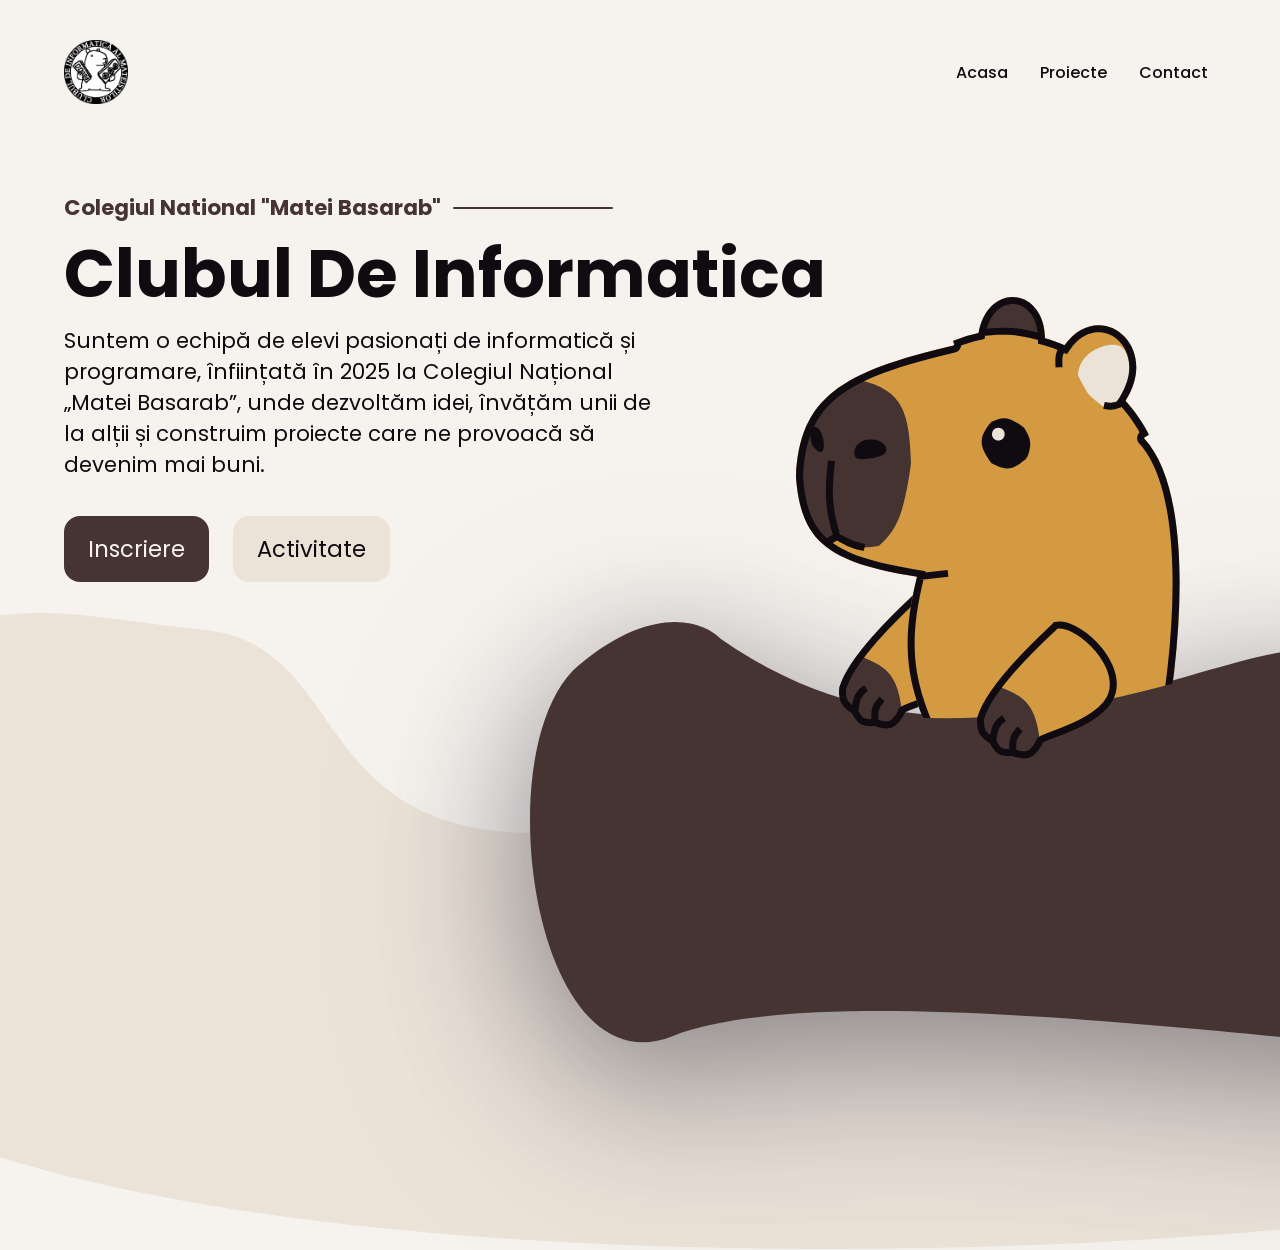
==== index.html @ 293e666f "chore: Move pages to project root" ====
<!doctype html>
<html lang="en">
  <head>
    <meta charset="UTF-8" />
    <meta name="viewport" content="width=device-width, initial-scale=1.0" />
    <meta http-equiv="X-UA-Compatible" content="ie=edge" />
    <title>CNMB - Club Informatica</title>

    <link rel="stylesheet" href="styles/styles.css" />

    <link rel="stylesheet" href="styles/components/nav.css" />
    <link rel="stylesheet" href="styles/components/button.css" />

    <link rel="stylesheet" href="styles/pages/index.css" />

    <link rel="icon" href="./favicon.ico" type="image/x-icon" />
  </head>
  <body>
    <nav class="nav">
      <img class="logo" src="public/logo.png" alt="logo" />
      <ul>
        <li><a href="index.html">Acasa</a></li>
        <li><a href="projects.html">Proiecte</a></li>
        <li><a href="projects.html">Contact</a></li>
      </ul>
    </nav>
    <div class="hero">
      <div class="heading">
        <div>
          <h5>Colegiul National "Matei Basarab"</h5>
          <hr />
        </div>
        <h1>Clubul De Informatica</h1>
      </div>
        <h5 class="info">
        Suntem o echipă de elevi pasionați de informatică și programare, înființată în 2025 la Colegiul Național „Matei Basarab”, unde dezvoltăm idei, învățăm unii de la alții și construim proiecte care ne provoacă să devenim mai buni.
        </h5>
      <div class="actions">
        <button class="btn primary-btn"><a href="contact.html">Inscriere</a></button>
        <button class="btn card-btn"><a href="projects.html">Activitate</a></button>
      </div>
    </div>
    <!-- ------------------------------------------ Extra --------------------------------------- -->
    <svg
    class="floor"
    viewBox="0 0 1812 601"
    fill="none"
    xmlns="http://www.w3.org/2000/svg"
    >
    <path
        d="M0.453725 247.311C196.066 -65.9308 316.93 2.03855 473.078 15.5305C624.959 28.6537 563.363 238.212 846.857 203.894C1695.61 101.147 2068.89 463.972 1620.17 564.143C1416.34 609.646 -29.3274 687.246 0.453725 247.311Z"
    />
    </svg>
    <div class="scene">
    <div class="character-container">
        <!-- Capybara -->
        <svg
        id="capybara-body"
        width="384"
        height="646"
        viewBox="0 0 384 646"
        fill="none"
        xmlns="http://www.w3.org/2000/svg"
        >
        <defs>
            <mask
            id="capybara-mask"
            maskUnits="userSpaceOnUse"
            maskContentUnits="userSpaceOnUse"
            x="0"
            y="0"
            width="384"
            height="646"
            >
            <rect width="384" height="646" fill="white" />
            <path
                d="M1083.77 56.1751C971.358 -48.5437 614.586 277.323 247.772 22.1751C226.772 -0.491598 160.472 -25.4249 63.2723 56.1751C-58.2277 158.175 2.27229 610.175 184.772 537.675C367.272 465.175 879.772 532.675 1149.27 554.675C1418.77 576.675 1273.52 232.934 1083.77 56.1751Z"
                style="transform: translate(-415px, 299px)"
                fill="black"
            />
            </mask>
        </defs>
        <g mask="url(#capybara-mask)">
            <path
            d="M158.153 47.3271L157.305 44.7812C157.135 44.2712 157.398 43.7178 157.902 43.5304C166.698 40.26 174.765 37.7775 182.5 36.0952C192.429 -16.4926 248.877 -8.89863 249 41.263C255.929 43.1215 262.407 45.4833 268.5 48.3676C302.5 -0.131802 365.5 46.8682 329.552 103.868C339.473 115.082 346.376 125.334 352.543 136.998C352.798 137.48 352.616 138.077 352.138 138.338L348.655 140.238C348.074 140.554 347.944 141.325 348.395 141.809C395.43 192.207 389.834 338.169 363.5 465.368L330 613.368C328.868 619.683 314.5 650.759 272.5 644.368C230.644 637.998 233.994 622.039 262.209 590.691C262.391 590.488 262.488 590.209 262.468 589.937C260.948 569.757 257.831 558.593 248 539.368L237.5 582.868C237.5 582.868 233.316 624.568 181 616.868C129.875 609.342 172.984 567.198 173.533 563.092C173.554 562.931 173.492 562.782 173.476 562.62C170.952 536.786 165.038 515.141 147.375 465.368C113.589 398.2 101.401 359.024 121 279.868C75.7445 272.585 45.9075 263.785 27.1085 247.368C10.2392 232.637 2.25812 211.773 0 180.368C3.41003 100.835 44.5656 75.0822 157.414 48.6219C157.987 48.4875 158.339 47.8856 158.153 47.3271Z"
            fill="#D49A42"
            />
            <path
            d="M246.5 39.3683C222.889 34.2386 209.045 33.795 183.5 36.3683C189.128 18.8342 199 1.36826 218 2.36826C237 3.36826 245.174 21.6276 246.5 39.3683Z"
            fill="#453331"
            />
            <path
            d="M64.001 83.3682C41.8857 87.3782 12 121.868 4.50098 162.368C5.00909 197.021 9.49376 213.825 23.001 240.368C33.3695 245.592 36.7608 242.402 40.501 230.868C50.6425 249.274 59.8178 253.51 83.001 248.868C99.8992 233.603 107.849 219.161 115.001 166.368C113.348 116.673 107.763 93.2225 64.001 83.3682Z"
            fill="#453331"
            />
            <path
            d="M18.1521 130.117C11.8983 132.4 14.5028 147.271 18.1521 150.868C21.8013 154.465 25.4464 157.864 27.5326 151.698C29.6188 145.532 24.4059 127.834 18.1521 130.117Z"
            fill="#100B10"
            />
            <path
            d="M59.9957 160.868C56.4943 157.368 57.494 145.368 70.9957 142.868C84.4974 140.368 91.9975 148.868 89.9958 154.868C87.994 160.868 63.4971 164.368 59.9957 160.868Z"
            fill="#100B10"
            />
            <path
            d="M308.022 109.693C307.702 109.801 307.329 109.732 307.064 109.522C290.613 96.4844 293.38 100.15 282.128 78.6122C282.047 78.4574 282.003 78.2721 282.012 78.0977C283.226 52.8012 315.034 43.3893 324.5 49.3681C333.636 55.1383 333.986 73.3934 333.999 74.7841C334 74.8461 333.994 74.9007 333.982 74.9616C329.954 96.3369 327.025 103.253 308.022 109.693Z"
            fill="#ECE3D8"
            />
            <path
            id="capybara-eye"
            d="M195.5 124.868C206.813 119.043 213.763 119.363 228 130.868C236.435 143.46 234.684 149.356 232.102 158.049C231.742 159.259 231 160.368 229.5 162.368C216 173.868 208.763 173.39 195.5 166.368C183.725 150.31 181.108 141.256 195.5 124.868Z"
            fill-rule="evenodd"
            clip-rule="evenodd"
            fill="#100B10"
            />
            <path
            d="M177 562.868C166.792 577.514 161.648 583.211 158.5 594.368C170.416 618.655 185.565 618.448 217 610.868C227.325 600.401 231.072 593.688 234.5 580.368C211.111 563.078 198.644 560.661 177 562.868Z"
            fill="#453331"
            />
            <path
            d="M264.5 590.368C256.186 598.118 242.782 621.3 244 625.368C261.669 645.088 277.065 644.566 307.5 637.368C318.099 629.294 323.08 623.848 328 610.368C302.536 592.531 288.721 589.485 264.5 590.368Z"
            fill="#453331"
            />
            <path
            id="capybara-iris"
            d="M196 137.184C196 133.696 198.828 130.868 202.316 130.868C205.804 130.868 208.632 133.696 208.632 137.184C208.632 140.672 205.804 143.5 202.316 143.5C198.828 143.5 196 140.672 196 137.184Z"
            fill="#ECE3D8"
            />
            <mask id="stroke0_304_114" fill="white">
            <path
                d="M158.153 47.3271L157.305 44.7812C157.135 44.2712 157.398 43.7178 157.902 43.5304C166.698 40.26 174.765 37.7775 182.5 36.0952C192.429 -16.4926 248.877 -8.89863 249 41.263C255.929 43.1215 262.407 45.4833 268.5 48.3676C302.5 -0.131802 365.5 46.8682 329.552 103.868C339.473 115.082 346.376 125.334 352.543 136.998C352.798 137.48 352.616 138.077 352.138 138.338L348.655 140.238C348.074 140.554 347.944 141.325 348.395 141.809C395.43 192.207 389.834 338.169 363.5 465.368L330 613.368C329.021 618.832 318.13 642.838 288 645.063C283.311 645.41 278.156 645.228 272.5 644.368C268.822 643.808 265.494 643.174 262.5 642.463C231.424 635.075 236.473 619.284 262.209 590.691C262.392 590.488 262.488 590.209 262.468 589.937C260.948 569.757 257.831 558.593 248 539.368L237.5 582.868C237.5 582.868 234.065 617.105 194.5 617.806C190.4 617.878 185.912 617.591 181 616.868C178.231 616.46 175.738 615.951 173.5 615.352C134.437 604.893 172.98 567.009 173.532 563.097C173.555 562.936 173.492 562.782 173.476 562.62C170.952 536.786 165.038 515.141 147.375 465.368C113.589 398.2 101.401 359.024 121 279.868C75.7445 272.585 45.9075 263.785 27.1085 247.368C10.2392 232.637 2.25812 211.773 0 180.368C3.41003 100.835 44.5656 75.0822 157.414 48.6219C157.987 48.4875 158.339 47.8856 158.153 47.3271Z"
            />
            </mask>
            <path
            d="M248 539.368L251.432 538.682C246.888 515.932 237.64 499.461 221.033 470.621L218 472.368L214.967 474.114C231.656 503.096 240.284 518.605 244.568 540.053L248 539.368ZM268.5 48.3676L265.756 46.1954C262.015 50.9217 260.31 54.8352 259.675 58.8924C259.092 62.6171 259.463 66.5714 259.5 70.4022L263 70.3682L266.5 70.3342C266.454 65.6294 266.127 62.9389 266.591 59.975C267.003 57.3436 268.09 54.5246 271.244 50.5399L268.5 48.3676ZM329.552 103.868L327.728 100.881C323.472 103.48 320.509 104.793 317.812 105.343C315.174 105.881 312.504 105.748 308.728 104.945L308 108.368L307.272 111.792C311.569 112.706 315.286 113.003 319.212 112.202C323.078 111.413 326.855 109.617 331.377 106.855L329.552 103.868ZM182.5 36.0952L182.987 39.5611C196.123 37.7136 206.121 37.1915 215.904 38.001C225.698 38.8114 235.424 40.9683 248.025 44.6244L249 41.263L249.975 37.9017C237.172 34.1868 226.94 31.8903 216.481 31.0248C206.011 30.1585 195.461 30.7379 182.013 32.6293L182.5 36.0952ZM27.1085 247.368L28.8551 250.401L42.7467 242.401L41 239.368L39.2533 236.335L25.3618 244.335L27.1085 247.368ZM41 239.368L44.3428 238.331C35.107 208.56 35.8434 192.815 38.9791 164.25L35.5 163.868L32.0209 163.486C28.8313 192.542 28.0251 209.357 37.6572 240.405L41 239.368ZM41 239.368L39.2302 242.388C51.6086 249.643 58.0492 252.237 67.946 253.824L68.5 250.368L69.054 246.912C60.3139 245.511 54.7141 243.349 42.7698 236.349L41 239.368ZM121 279.868L121.393 283.346L152.393 279.846L152 276.368L151.607 272.89L120.607 276.39L121 279.868ZM194.5 617.806L197.905 616.997C196.483 611.004 196.131 606.792 196.689 602.926C197.249 599.049 198.766 595.219 201.577 590.037L198.5 588.368L195.423 586.7C192.451 592.181 190.493 596.857 189.761 601.926C189.028 607.005 189.567 612.18 191.095 618.614L194.5 617.806ZM173.5 615.352L176.977 614.95C176.122 607.555 176.078 602.592 176.839 598.552C177.581 594.611 179.133 591.323 181.877 587.361L179 585.368L176.123 583.375C173.001 587.882 170.935 592.078 169.959 597.257C169.003 602.337 169.142 608.131 170.023 615.754L173.5 615.352ZM288 645.063L291.447 644.459C290.372 638.326 290 633.816 290.449 629.448C290.898 625.092 292.187 620.661 294.718 614.744L291.5 613.368L288.282 611.991C285.593 618.278 284.032 623.425 283.486 628.731C282.941 634.024 283.429 639.26 284.553 645.668L288 645.063ZM262.5 642.463L265.997 642.315C265.723 635.836 265.682 631.165 266.402 626.858C267.107 622.645 268.569 618.638 271.514 613.647L268.5 611.868L265.486 610.089C262.18 615.69 260.368 620.505 259.498 625.703C258.644 630.808 258.729 636.138 259.003 642.611L262.5 642.463ZM158.153 47.3271L164.794 45.1135V45.1135L158.153 47.3271ZM157.305 44.7812L150.664 46.9947L150.664 46.9948L157.305 44.7812ZM352.138 138.338L348.786 132.193L348.786 132.193L352.138 138.338ZM348.655 140.238L352.007 146.383L352.007 146.383L348.655 140.238ZM348.395 141.809L353.513 137.033L353.513 137.033L348.395 141.809ZM363.5 465.368L370.327 466.913L370.342 466.85L370.355 466.787L363.5 465.368ZM330 613.368L323.173 611.822L323.138 611.977L323.11 612.133L330 613.368ZM262.468 589.937L269.448 589.411V589.411L262.468 589.937ZM248 539.368L254.232 536.181L245.629 519.356L241.195 537.725L248 539.368ZM237.5 582.868L230.696 581.225L230.583 581.692L230.535 582.169L237.5 582.868ZM173.476 562.62L180.443 561.94L180.443 561.94L173.476 562.62ZM147.375 465.368L153.972 463.027L153.825 462.614L153.628 462.222L147.375 465.368ZM121 279.868L127.795 281.55L129.623 274.165L122.112 272.957L121 279.868ZM157.902 43.5304L160.342 50.0916L160.342 50.0916L157.902 43.5304ZM182.5 36.0952L183.988 42.9353L188.518 41.9499L189.378 37.3939L182.5 36.0952ZM249 41.263L242 41.2802L242.013 46.6365L247.187 48.0241L249 41.263ZM268.5 48.3676L265.505 54.6945L270.842 57.2211L274.232 52.3859L268.5 48.3676ZM329.552 103.868L323.632 100.134L320.831 104.574L324.31 108.506L329.552 103.868ZM352.543 136.998L346.354 140.27L346.355 140.27L352.543 136.998ZM0 180.368L-6.99357 180.068L-7.01078 180.47L-6.98197 180.87L0 180.368ZM157.414 48.6219L159.012 55.437V55.437L157.414 48.6219ZM27.1085 247.368L22.5041 252.641H22.5041L27.1085 247.368ZM194.5 617.806L194.624 624.805H194.624L194.5 617.806ZM181 616.868L182.019 609.942V609.942L181 616.868ZM173.5 615.352L171.69 622.114H171.69L173.5 615.352ZM173.532 563.097L166.601 562.118L166.601 562.118L173.532 563.097ZM288 645.063L287.484 638.082H287.484L288 645.063ZM272.5 644.368L273.553 637.447H273.553L272.5 644.368ZM262.5 642.463L264.119 635.652V635.652L262.5 642.463ZM262.209 590.691L257.006 586.007L257.006 586.008L262.209 590.691ZM158.153 47.3271L164.794 45.1135L163.945 42.5676L157.305 44.7812L150.664 46.9948L151.512 49.5407L158.153 47.3271ZM352.138 138.338L348.786 132.193L345.303 134.093L348.655 140.238L352.007 146.383L355.49 144.483L352.138 138.338ZM348.395 141.809L343.278 146.585C353.903 157.97 361.977 175.259 367.51 197.434C373.021 219.524 375.875 245.913 376.462 274.93C377.638 332.96 369.738 400.709 356.645 463.948L363.5 465.368L370.355 466.787C383.596 402.827 391.662 333.997 390.46 274.646C389.859 244.973 386.938 217.472 381.093 194.045C375.269 170.702 366.405 150.847 353.513 137.033L348.395 141.809ZM363.5 465.368L356.673 463.822L323.173 611.822L330 613.368L336.827 614.913L370.327 466.913L363.5 465.368ZM262.468 589.937L269.448 589.411C267.855 568.27 264.472 556.205 254.232 536.181L248 539.368L241.768 542.555C251.191 560.982 254.04 571.244 255.488 590.463L262.468 589.937ZM248 539.368L241.195 537.725L230.696 581.225L237.5 582.868L244.305 584.51L254.805 541.01L248 539.368ZM173.476 562.62L180.443 561.94C177.83 535.202 171.662 512.878 153.972 463.027L147.375 465.368L140.778 467.709C158.413 517.403 164.073 538.37 166.509 563.301L173.476 562.62ZM147.375 465.368L153.628 462.222C136.781 428.728 125.701 402.925 121.067 375.929C116.458 349.075 118.149 320.509 127.795 281.55L121 279.868L114.205 278.185C104.253 318.383 102.238 348.983 107.269 378.298C112.276 407.47 124.183 434.839 141.122 468.513L147.375 465.368ZM157.902 43.5304L160.342 50.0916C168.918 46.9027 176.659 44.5292 183.988 42.9353L182.5 36.0952L181.012 29.2551C172.871 31.0257 164.478 33.6173 155.463 36.9693L157.902 43.5304ZM249 41.263L247.187 48.0241C253.734 49.7801 259.814 52.0005 265.505 54.6945L268.5 48.3676L271.495 42.0408C265 38.966 258.124 36.4629 250.813 34.502L249 41.263ZM182.5 36.0952L189.378 37.3939C193.869 13.607 207.947 5.99412 218.704 7.11067C229.694 8.25135 241.945 18.8911 242 41.2802L249 41.263L256 41.2459C255.932 13.4734 239.898 -4.76475 220.15 -6.81452C200.17 -8.88842 181.059 5.99557 175.622 34.7966L182.5 36.0952ZM329.552 103.868L324.31 108.506C333.849 119.29 340.438 129.081 346.354 140.27L352.543 136.998L358.731 133.726C352.313 121.587 345.096 110.873 334.795 99.2299L329.552 103.868ZM329.552 103.868L335.473 107.602C355.048 76.5632 348.318 46.5302 329.715 31.1594C320.552 23.5878 308.642 19.799 296.397 21.6412C284.085 23.4934 272.187 30.9135 262.768 44.3494L268.5 48.3676L274.232 52.3859C281.813 41.5721 290.54 36.6799 298.48 35.4854C306.486 34.2809 314.455 36.7108 320.798 41.9519C333.208 52.2061 340.004 74.1731 323.632 100.134L329.552 103.868ZM0 180.368L6.99357 180.668C8.64008 142.266 19.2448 118.14 42.0176 100.077C65.4776 81.4693 102.542 68.678 159.012 55.437L157.414 48.6219L155.816 41.8067C99.4378 55.0261 59.4999 68.3415 33.3176 89.1086C6.44801 110.421 -5.23005 138.937 -6.99357 180.068L0 180.368ZM121 279.868L122.112 272.957C76.8098 265.666 48.8469 257.058 31.7128 242.096L27.1085 247.368L22.5041 252.641C42.968 270.511 74.6792 279.503 119.888 286.779L121 279.868ZM27.1085 247.368L31.7128 242.096C16.7974 229.07 9.17324 210.341 6.98197 179.866L0 180.368L-6.98197 180.87C-4.657 213.204 3.68104 236.203 22.5041 252.641L27.1085 247.368ZM237.5 582.868C230.535 582.169 230.535 582.165 230.536 582.161C230.536 582.16 230.536 582.157 230.536 582.155C230.537 582.151 230.537 582.147 230.538 582.144C230.538 582.137 230.539 582.133 230.539 582.131C230.54 582.126 230.539 582.129 230.538 582.139C230.536 582.16 230.529 582.211 230.518 582.29C230.496 582.449 230.456 582.718 230.389 583.083C230.256 583.814 230.02 584.917 229.626 586.267C228.832 588.986 227.431 592.589 225.025 596.173C220.417 603.038 211.731 610.499 194.376 610.807L194.5 617.806L194.624 624.805C216.834 624.411 229.649 614.404 236.649 603.975C240.048 598.912 241.978 593.912 243.065 590.19C243.611 588.319 243.953 586.741 244.161 585.598C244.266 585.025 244.338 584.558 244.385 584.214C244.409 584.043 244.427 583.901 244.44 583.793C244.447 583.738 244.452 583.692 244.456 583.654C244.458 583.635 244.46 583.619 244.461 583.604C244.462 583.597 244.463 583.59 244.463 583.584C244.464 583.581 244.464 583.576 244.464 583.575C244.465 583.57 244.465 583.566 237.5 582.868ZM194.5 617.806L194.376 610.807C190.693 610.872 186.589 610.615 182.019 609.942L181 616.868L179.981 623.793C185.235 624.566 190.107 624.885 194.624 624.805L194.5 617.806ZM181 616.868L182.019 609.942C179.479 609.568 177.254 609.11 175.31 608.59L173.5 615.352L171.69 622.114C174.222 622.792 176.982 623.352 179.981 623.793L181 616.868ZM173.5 615.352L175.31 608.59C166.765 606.302 164.308 603.055 163.517 600.907C162.572 598.34 162.933 594.578 165.096 589.523C167.189 584.632 170.458 579.718 173.475 575.54C174.219 574.511 174.932 573.547 175.602 572.642C176.26 571.753 176.901 570.89 177.45 570.128C177.985 569.384 178.535 568.597 178.981 567.869C179.204 567.505 179.468 567.048 179.705 566.544C179.899 566.133 180.3 565.231 180.463 564.076L173.532 563.097L166.601 562.118C166.729 561.208 167.022 560.617 167.04 560.579C167.101 560.448 167.122 560.427 167.042 560.558C166.882 560.82 166.585 561.258 166.09 561.945C165.609 562.614 165.035 563.386 164.351 564.309C163.68 565.216 162.923 566.239 162.126 567.343C158.982 571.696 154.954 577.639 152.225 584.015C149.566 590.228 147.581 598.143 150.379 605.743C153.33 613.761 160.704 619.172 171.69 622.114L173.5 615.352ZM330 613.368L323.11 612.133C322.898 613.317 320.676 619.48 314.855 625.61C309.279 631.482 300.591 637.114 287.484 638.082L288 645.063L288.516 652.044C305.539 650.787 317.361 643.303 325.008 635.25C332.41 627.455 336.123 618.882 336.89 614.602L330 613.368ZM288 645.063L287.484 638.082C283.354 638.387 278.726 638.234 273.553 637.447L272.5 644.368L271.447 651.288C277.586 652.222 283.268 652.432 288.516 652.044L288 645.063ZM272.5 644.368L273.553 637.447C270.027 636.911 266.891 636.311 264.119 635.652L262.5 642.463L260.881 649.273C264.096 650.037 267.618 650.705 271.447 651.288L272.5 644.368ZM262.5 642.463L264.119 635.652C256.752 633.901 252.506 631.852 250.255 629.941C248.397 628.363 247.898 626.94 248.033 625.02C248.208 622.542 249.538 618.849 252.917 613.586C256.224 608.436 261.076 602.413 267.412 595.373L262.209 590.691L257.006 586.008C250.474 593.265 245.044 599.938 241.137 606.021C237.303 611.992 234.488 618.07 234.068 624.037C233.608 630.563 236.065 636.259 241.196 640.614C245.933 644.636 252.71 647.33 260.881 649.273L262.5 642.463ZM173.476 562.62L166.509 563.301C166.545 563.667 166.6 563.958 166.625 564.085C166.637 564.146 166.65 564.207 166.65 564.21C166.654 564.228 166.648 564.199 166.64 564.157C166.625 564.077 166.579 563.829 166.554 563.498C166.529 563.153 166.522 562.677 166.601 562.118L173.532 563.097L180.463 564.076C180.639 562.833 180.45 561.84 180.397 561.561C180.382 561.48 180.368 561.411 180.363 561.39C180.356 561.353 180.36 561.374 180.364 561.396C180.374 561.443 180.415 561.655 180.443 561.94L173.476 562.62ZM348.655 140.238L345.303 134.093C340.769 136.566 339.659 142.707 343.278 146.585L348.395 141.809L353.513 137.033C356.229 139.943 355.38 144.543 352.007 146.383L348.655 140.238ZM352.138 138.338L355.49 144.483C359.316 142.396 360.785 137.61 358.731 133.726L352.543 136.998L346.355 140.27C344.811 137.35 345.917 133.757 348.786 132.193L352.138 138.338ZM262.468 589.937L255.488 590.463C255.362 588.798 255.931 587.202 257.006 586.007L262.209 590.691L267.412 595.374C268.852 593.773 269.615 591.62 269.448 589.411L262.468 589.937ZM157.305 44.7812L163.945 42.5678C164.964 45.6231 163.388 48.9591 160.342 50.0916L157.902 43.5304L155.463 36.9692C151.409 38.4765 149.305 42.9193 150.664 46.9947L157.305 44.7812ZM158.153 47.3271L151.512 49.5407C150.34 46.0224 152.556 42.5712 155.816 41.8067L157.414 48.6219L159.012 55.437C163.418 54.4038 166.339 49.7487 164.794 45.1135L158.153 47.3271Z"
            fill="#100B10"
            mask="url(#stroke0_304_114)"
            />
        </g>
        </svg>
        <!-- Right Hand -->
        <svg
        id="capybara-right"
        width="186"
        height="186"
        viewBox="0 0 186 186"
        fill="none"
        xmlns="http://www.w3.org/2000/svg"
        >
        <path
            d="M137.343 140.663C165.368 122.984 161.313 64.0083 143.898 53.7463C138.198 54.3163 59.5466 48.0464 26.205 65.9996C16.2652 74.3162 15.9501 80.0138 18.5107 90.7922C15.035 100.253 15.163 105.288 24.78 113.02C30.5429 125.817 35.8771 129.285 51.8524 124.134C52.622 119.078 109.319 158.341 137.343 140.663Z"
            fill="#D49A42"
        />
        <path
            d="M24.78 113.02C30.5429 125.817 35.8771 129.285 51.8524 124.134C76.7775 92.9049 70.9897 79.4944 61.256 55.4561C55.2715 55.7412 43.8722 58.5913 26.205 65.9996C16.2652 74.3162 15.9501 80.0138 18.5107 90.7922C15.035 100.253 15.163 105.288 24.78 113.02Z"
            fill="#453331"
        />
        <path
            d="M24.7799 113.02C30.5427 125.817 35.8769 129.285 51.8522 124.134C52.6218 119.078 110.174 158.056 138.198 140.378C166.222 122.699 162.168 63.7233 144.753 53.4614C139.053 54.0313 59.5465 48.0464 26.2048 65.9997C16.265 74.3163 15.95 80.0138 18.5105 90.7923M24.7799 113.02C15.1629 105.288 15.0349 100.253 18.5105 90.7923M24.7799 113.02C31.6114 105.396 35.5923 101.416 46.4377 101.621M18.5105 90.7923C27.8093 83.4786 33.0589 80.2768 42.7331 82.528"
            stroke-width="7"
            stroke="#100B10"
        />
        </svg>
        <!-- Left Hand -->
        <svg
        id="capybara-left"
        width="186"
        height="186"
        viewBox="0 0 186 186"
        fill="none"
        xmlns="http://www.w3.org/2000/svg"
        >
        <path
            d="M137.343 140.663C165.368 122.984 161.313 64.0083 143.898 53.7463C138.198 54.3163 59.5466 48.0464 26.205 65.9996C16.2652 74.3162 15.9501 80.0138 18.5107 90.7922C15.035 100.253 15.163 105.288 24.78 113.02C30.5429 125.817 35.8771 129.285 51.8524 124.134C52.622 119.078 109.319 158.341 137.343 140.663Z"
            fill="#D49A42"
        />
        <path
            d="M24.78 113.02C30.5429 125.817 35.8771 129.285 51.8524 124.134C76.7775 92.9049 70.9897 79.4944 61.256 55.4561C55.2715 55.7412 43.8722 58.5913 26.205 65.9996C16.2652 74.3162 15.9501 80.0138 18.5107 90.7922C15.035 100.253 15.163 105.288 24.78 113.02Z"
            fill="#453331"
        />
        <path
            d="M24.7799 113.02C30.5427 125.817 35.8769 129.285 51.8522 124.134C52.6218 119.078 110.174 158.056 138.198 140.378C166.222 122.699 162.168 63.7233 144.753 53.4614C139.053 54.0313 59.5465 48.0464 26.2048 65.9997C16.265 74.3163 15.95 80.0138 18.5105 90.7923M24.7799 113.02C15.1629 105.288 15.0349 100.253 18.5105 90.7923M24.7799 113.02C31.6114 105.396 35.5923 101.416 46.4377 101.621M18.5105 90.7923C27.8093 83.4786 33.0589 80.2768 42.7331 82.528"
            stroke-width="7"
            stroke="#100B10"
        />
        </svg>
    </div>
    <svg
        class="table"
        viewBox="0 0 1298 556"
        fill="none"
        xmlns="http://www.w3.org/2000/svg"
    >
        <path
        d="M1083.77 56.1751C971.358 -48.5437 614.586 277.323 247.772 22.1751C226.772 -0.491598 160.472 -25.4249 63.2723 56.1751C-58.2277 158.175 2.27229 610.175 184.772 537.675C367.272 465.175 879.772 532.675 1149.27 554.675C1418.77 576.675 1273.52 232.934 1083.77 56.1751Z"
        fill="#463432"
        />
    </svg>
    </div>
    </div>
    <script src="../scripts/index.js"></script>
  </body>
</html>
---- styles/styles.css ----
@import url('https://fonts.googleapis.com/css2?family=Poppins:ital,wght@0,100;0,200;0,300;0,400;0,500;0,600;0,700;0,800;0,900;1,100;1,200;1,300;1,400;1,500;1,600;1,700;1,800;1,900&display=swap');

:root {
    color-scheme: light;

    /* 1. Base */
    --background: #F6F2ED;
    --foreground: #100B10;

    --card: #ECE3D8;
    --muted: #E4D9CC;

    /* 2. Brand */
    --primary: #463432;
    --primary-foreground: #F8F3ED;

    --secondary: #DCC8B5;
    --secondary-foreground: #382620;

    /* 3. Semantic */
    --success: #477A55;
    --success-foreground: #FFFFFF;

    --warning: #D49A42;
    --warning-foreground: #24170A;

    --danger: #BD5549;
    --danger-foreground: #FFFFFF;

    /* 4. UI */
    --border: #D3C5B6;
    --ring: #C98451;
}

.dark {
    color-scheme: dark;

    /* 1. Base */
    --background: #171311;
    --foreground: #F6F0E9;

    --card: #29211D;
    --muted: #382C26;

    /* 2. Brand */
    --primary: #C98451;
    --primary-foreground: #21140F;

    --secondary: #493831;
    --secondary-foreground: #F0E5D9;

    /* 3. Semantic */
    --success: #78B486;
    --success-foreground: #142319;

    --warning: #E5B65F;
    --warning-foreground: #291B0B;

    --danger: #E17C70;
    --danger-foreground: #2B1110;

    /* 4. UI */
    --border: #493A32;
    --ring: #D99565;
}
/* --------------------------------------- Reset --------------------------------------- */
* {
    margin: 0;
    border: 0;
    padding:0;
    list-style: none;
    text-decoration: none;
    box-sizing: border-box;
    color: var(--foreground);
    font-family: "Poppins";
}
hr {
    height:1px;
    background: var(--primary);
    border-radius: 16px;
    width: 100%;
}
/* --------------------------------------- Base --------------------------------------- */
body {
    background: var(--background);
}

/* --------------------------------------- Typography --------------------------------------- */
h1 {
    font-size: 90.44px;
}
h2 {
    font-size: 63.96px;
}
h3 {
    font-size: 45.23px;
}
h4 {
    font-size: 31.99px;
}
h5 {
    font-size: 22.62px;
}
p,a,button {
    font-size: 16px;
}
@media (max-width: 1680px) {
   h1 {
    font-size: 67.34px;
    }
    h2 {
        font-size: 50.52px;
    }
    h3 {
        font-size: 37.9px;
    }
    h4 {
        font-size: 28.43px;
    }
    h5 {
        font-size: 21.33px;
    }
    p,a,button {
        font-size: 16px;
    }
}
---- styles/components/nav.css ----
.nav {
    display: flex;
    justify-content: space-between;
    align-items: center;
    padding: 40px 160px;
}

.nav ul {
    display: flex;
    gap: 16px;
}

.nav ul li a {
    padding: 8px 8px;
    font-weight: 500;
}

.nav .logo {
    width: 64px;
}

@media (max-width: 1680px) {
    .nav {
        padding: 40px 5% 40px 5%;
    }
}
---- styles/components/button.css ----
.btn {
    padding: 16px 24px;
    border-radius: 16px;
    cursor: pointer;
}

.primary-btn {
    background-color: var(--primary);
}
.primary-btn * {
    color: var(--primary-foreground);
}
.card-btn {
    background-color: var(--card);
}
.card-btn *{
    color: var(--foreground);
}
---- styles/pages/index.css ----
body {
  height: 100svh;
  overflow: hidden;
}
/* --------------------------------------- Hero --------------------------------------- */
.hero {
  padding: 48px 160px;
}
.heading > div {
  display: flex;
  align-items: center;
  gap: 12px;
}
.heading h5 {
  color: var(--primary);
  white-space: nowrap;
}
.heading h1 {
  white-space: nowrap;
}
.heading hr {
  width: 320px;
  height: 2px;
  margin: 0;
}
.info {
  max-width: 1000px;
  font-weight: 400;
}
.actions {
  margin-top: 36px;
  display: flex;
  gap: 24px;
}

/* --------------------------------------- Overwrites --------------------------------------- */
.btn {
  padding: 16px 24px;
  border-radius: 16px;
  cursor: pointer;
}
.btn a {
  font-size: 22.62px;
}

/* --------------------------------------- Decorations --------------------------------------- */
.scene {
  position: absolute;
  inset: 0;
  z-index: -1;

  transform-origin: bottom right;
  transform: scale(1);
}
.floor {
  position: absolute;
  width: 1920px;
  bottom: -350px;
  z-index: -2;
  left: -300px;
}
.floor path {
  fill: var(--card);
}
.table {
  position: absolute;
  width: 1000px;
  right: -250px;
  bottom: -150px;
  z-index: 0;
  filter:
      drop-shadow(0px 50px 100px rgba(50, 50, 93, 0.25))
      drop-shadow(0px 30px 60px rgba(0, 0, 0, 0.3));
}
.character-container {
  position: absolute;
  bottom: -50px;
  right: 100px;
}
#capybara-body {
    position: relative;
    z-index: 2;
    animation: breathing 3s ease-in-out infinite;
    transform-origin: center bottom;
}
#capybara-left {
  position: absolute;
  top: 270px;
  left: 20px;
  transform: rotate(-45deg);
  z-index: 1;
}
#capybara-right {
  position: absolute;
  top: 300px;
  right: 40px;
  transform: rotate(-45deg);
  z-index: 3;
}


@keyframes breathing {
    0%, 100% {
        transform: translateY(0);
    }
    50% {
        transform: translateY(-2px);
    }
}

/* --------------------------------------- Accessibility --------------------------------------- */

:focus-visible {
    outline: 3px solid var(--ring);
    outline-offset: 4px;
}

/* Support smaller screens and browser zoom */
@media (max-width: 1680px) {
    .hero {
        padding-inline: 5%;
    }
    .info {
      max-width: 600px;
    }
    .heading hr {
      width: 160px;
    }
}
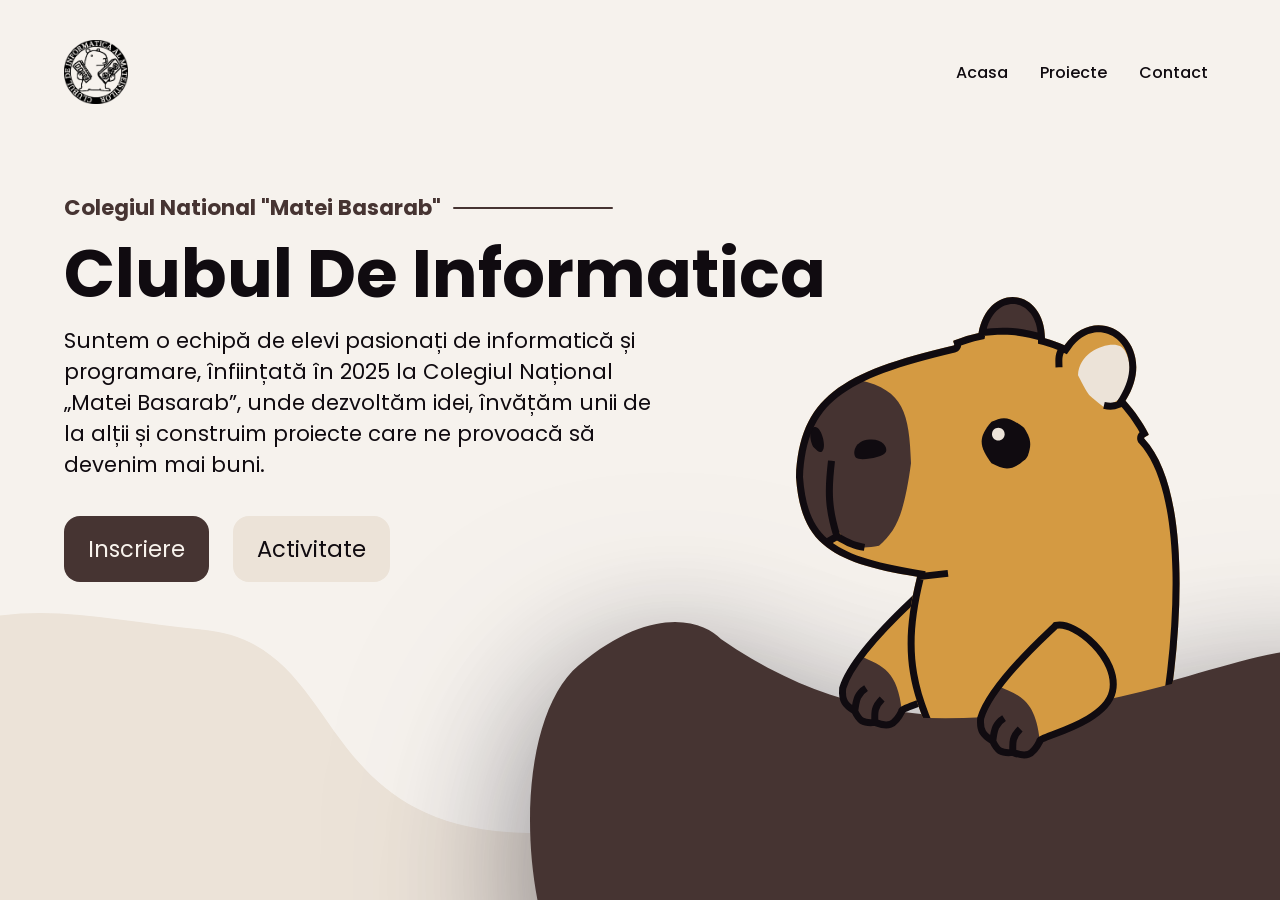
==== commit 50fbeabf: "feat: Make index page responsive, make tapping paws possible on mobile" ====
--- a/index.html
+++ b/index.html
@@ -16,187 +16,194 @@
     <link rel="icon" href="./favicon.ico" type="image/x-icon" />
   </head>
   <body>
-    <nav class="nav">
-      <img class="logo" src="public/logo.png" alt="logo" />
-      <ul>
-        <li><a href="index.html">Acasa</a></li>
-        <li><a href="projects.html">Proiecte</a></li>
-        <li><a href="projects.html">Contact</a></li>
-      </ul>
-    </nav>
-    <div class="hero">
-      <div class="heading">
-        <div>
-          <h5>Colegiul National "Matei Basarab"</h5>
-          <hr />
+    <main class="wrapper">
+      <nav class="nav">
+        <img id="logo" class="logo" src="public/logo.png" alt="logo" />
+        <ul>
+          <li><a href="index.html">Acasa</a></li>
+          <li><a href="projects.html">Proiecte</a></li>
+          <li><a href="projects.html">Contact</a></li>
+        </ul>
+      </nav>
+      <div class="hero">
+        <div class="heading">
+          <div>
+            <h5>Colegiul National "Matei Basarab"</h5>
+            <hr />
+          </div>
+          <h1>Clubul De Informatica</h1>
         </div>
-        <h1>Clubul De Informatica</h1>
-      </div>
         <h5 class="info">
         Suntem o echipă de elevi pasionați de informatică și programare, înființată în 2025 la Colegiul Național „Matei Basarab”, unde dezvoltăm idei, învățăm unii de la alții și construim proiecte care ne provoacă să devenim mai buni.
         </h5>
-      <div class="actions">
-        <button class="btn primary-btn"><a href="contact.html">Inscriere</a></button>
-        <button class="btn card-btn"><a href="projects.html">Activitate</a></button>
-      </div>
-    </div>
-    <!-- ------------------------------------------ Extra --------------------------------------- -->
-    <svg
-    class="floor"
-    viewBox="0 0 1812 601"
-    fill="none"
-    xmlns="http://www.w3.org/2000/svg"
-    >
-    <path
-        d="M0.453725 247.311C196.066 -65.9308 316.93 2.03855 473.078 15.5305C624.959 28.6537 563.363 238.212 846.857 203.894C1695.61 101.147 2068.89 463.972 1620.17 564.143C1416.34 609.646 -29.3274 687.246 0.453725 247.311Z"
-    />
-    </svg>
-    <div class="scene">
-    <div class="character-container">
-        <!-- Capybara -->
-        <svg
-        id="capybara-body"
-        width="384"
-        height="646"
-        viewBox="0 0 384 646"
-        fill="none"
-        xmlns="http://www.w3.org/2000/svg"
-        >
-        <defs>
-            <mask
-            id="capybara-mask"
-            maskUnits="userSpaceOnUse"
-            maskContentUnits="userSpaceOnUse"
-            x="0"
-            y="0"
-            width="384"
-            height="646"
-            >
-            <rect width="384" height="646" fill="white" />
-            <path
-                d="M1083.77 56.1751C971.358 -48.5437 614.586 277.323 247.772 22.1751C226.772 -0.491598 160.472 -25.4249 63.2723 56.1751C-58.2277 158.175 2.27229 610.175 184.772 537.675C367.272 465.175 879.772 532.675 1149.27 554.675C1418.77 576.675 1273.52 232.934 1083.77 56.1751Z"
-                style="transform: translate(-415px, 299px)"
-                fill="black"
-            />
-            </mask>
-        </defs>
-        <g mask="url(#capybara-mask)">
-            <path
-            d="M158.153 47.3271L157.305 44.7812C157.135 44.2712 157.398 43.7178 157.902 43.5304C166.698 40.26 174.765 37.7775 182.5 36.0952C192.429 -16.4926 248.877 -8.89863 249 41.263C255.929 43.1215 262.407 45.4833 268.5 48.3676C302.5 -0.131802 365.5 46.8682 329.552 103.868C339.473 115.082 346.376 125.334 352.543 136.998C352.798 137.48 352.616 138.077 352.138 138.338L348.655 140.238C348.074 140.554 347.944 141.325 348.395 141.809C395.43 192.207 389.834 338.169 363.5 465.368L330 613.368C328.868 619.683 314.5 650.759 272.5 644.368C230.644 637.998 233.994 622.039 262.209 590.691C262.391 590.488 262.488 590.209 262.468 589.937C260.948 569.757 257.831 558.593 248 539.368L237.5 582.868C237.5 582.868 233.316 624.568 181 616.868C129.875 609.342 172.984 567.198 173.533 563.092C173.554 562.931 173.492 562.782 173.476 562.62C170.952 536.786 165.038 515.141 147.375 465.368C113.589 398.2 101.401 359.024 121 279.868C75.7445 272.585 45.9075 263.785 27.1085 247.368C10.2392 232.637 2.25812 211.773 0 180.368C3.41003 100.835 44.5656 75.0822 157.414 48.6219C157.987 48.4875 158.339 47.8856 158.153 47.3271Z"
-            fill="#D49A42"
-            />
-            <path
-            d="M246.5 39.3683C222.889 34.2386 209.045 33.795 183.5 36.3683C189.128 18.8342 199 1.36826 218 2.36826C237 3.36826 245.174 21.6276 246.5 39.3683Z"
-            fill="#453331"
-            />
-            <path
-            d="M64.001 83.3682C41.8857 87.3782 12 121.868 4.50098 162.368C5.00909 197.021 9.49376 213.825 23.001 240.368C33.3695 245.592 36.7608 242.402 40.501 230.868C50.6425 249.274 59.8178 253.51 83.001 248.868C99.8992 233.603 107.849 219.161 115.001 166.368C113.348 116.673 107.763 93.2225 64.001 83.3682Z"
-            fill="#453331"
-            />
-            <path
-            d="M18.1521 130.117C11.8983 132.4 14.5028 147.271 18.1521 150.868C21.8013 154.465 25.4464 157.864 27.5326 151.698C29.6188 145.532 24.4059 127.834 18.1521 130.117Z"
-            fill="#100B10"
-            />
-            <path
-            d="M59.9957 160.868C56.4943 157.368 57.494 145.368 70.9957 142.868C84.4974 140.368 91.9975 148.868 89.9958 154.868C87.994 160.868 63.4971 164.368 59.9957 160.868Z"
-            fill="#100B10"
-            />
-            <path
-            d="M308.022 109.693C307.702 109.801 307.329 109.732 307.064 109.522C290.613 96.4844 293.38 100.15 282.128 78.6122C282.047 78.4574 282.003 78.2721 282.012 78.0977C283.226 52.8012 315.034 43.3893 324.5 49.3681C333.636 55.1383 333.986 73.3934 333.999 74.7841C334 74.8461 333.994 74.9007 333.982 74.9616C329.954 96.3369 327.025 103.253 308.022 109.693Z"
-            fill="#ECE3D8"
-            />
-            <path
-            id="capybara-eye"
-            d="M195.5 124.868C206.813 119.043 213.763 119.363 228 130.868C236.435 143.46 234.684 149.356 232.102 158.049C231.742 159.259 231 160.368 229.5 162.368C216 173.868 208.763 173.39 195.5 166.368C183.725 150.31 181.108 141.256 195.5 124.868Z"
-            fill-rule="evenodd"
-            clip-rule="evenodd"
-            fill="#100B10"
-            />
-            <path
-            d="M177 562.868C166.792 577.514 161.648 583.211 158.5 594.368C170.416 618.655 185.565 618.448 217 610.868C227.325 600.401 231.072 593.688 234.5 580.368C211.111 563.078 198.644 560.661 177 562.868Z"
-            fill="#453331"
-            />
-            <path
-            d="M264.5 590.368C256.186 598.118 242.782 621.3 244 625.368C261.669 645.088 277.065 644.566 307.5 637.368C318.099 629.294 323.08 623.848 328 610.368C302.536 592.531 288.721 589.485 264.5 590.368Z"
-            fill="#453331"
-            />
-            <path
-            id="capybara-iris"
-            d="M196 137.184C196 133.696 198.828 130.868 202.316 130.868C205.804 130.868 208.632 133.696 208.632 137.184C208.632 140.672 205.804 143.5 202.316 143.5C198.828 143.5 196 140.672 196 137.184Z"
-            fill="#ECE3D8"
-            />
-            <mask id="stroke0_304_114" fill="white">
-            <path
-                d="M158.153 47.3271L157.305 44.7812C157.135 44.2712 157.398 43.7178 157.902 43.5304C166.698 40.26 174.765 37.7775 182.5 36.0952C192.429 -16.4926 248.877 -8.89863 249 41.263C255.929 43.1215 262.407 45.4833 268.5 48.3676C302.5 -0.131802 365.5 46.8682 329.552 103.868C339.473 115.082 346.376 125.334 352.543 136.998C352.798 137.48 352.616 138.077 352.138 138.338L348.655 140.238C348.074 140.554 347.944 141.325 348.395 141.809C395.43 192.207 389.834 338.169 363.5 465.368L330 613.368C329.021 618.832 318.13 642.838 288 645.063C283.311 645.41 278.156 645.228 272.5 644.368C268.822 643.808 265.494 643.174 262.5 642.463C231.424 635.075 236.473 619.284 262.209 590.691C262.392 590.488 262.488 590.209 262.468 589.937C260.948 569.757 257.831 558.593 248 539.368L237.5 582.868C237.5 582.868 234.065 617.105 194.5 617.806C190.4 617.878 185.912 617.591 181 616.868C178.231 616.46 175.738 615.951 173.5 615.352C134.437 604.893 172.98 567.009 173.532 563.097C173.555 562.936 173.492 562.782 173.476 562.62C170.952 536.786 165.038 515.141 147.375 465.368C113.589 398.2 101.401 359.024 121 279.868C75.7445 272.585 45.9075 263.785 27.1085 247.368C10.2392 232.637 2.25812 211.773 0 180.368C3.41003 100.835 44.5656 75.0822 157.414 48.6219C157.987 48.4875 158.339 47.8856 158.153 47.3271Z"
-            />
-            </mask>
-            <path
-            d="M248 539.368L251.432 538.682C246.888 515.932 237.64 499.461 221.033 470.621L218 472.368L214.967 474.114C231.656 503.096 240.284 518.605 244.568 540.053L248 539.368ZM268.5 48.3676L265.756 46.1954C262.015 50.9217 260.31 54.8352 259.675 58.8924C259.092 62.6171 259.463 66.5714 259.5 70.4022L263 70.3682L266.5 70.3342C266.454 65.6294 266.127 62.9389 266.591 59.975C267.003 57.3436 268.09 54.5246 271.244 50.5399L268.5 48.3676ZM329.552 103.868L327.728 100.881C323.472 103.48 320.509 104.793 317.812 105.343C315.174 105.881 312.504 105.748 308.728 104.945L308 108.368L307.272 111.792C311.569 112.706 315.286 113.003 319.212 112.202C323.078 111.413 326.855 109.617 331.377 106.855L329.552 103.868ZM182.5 36.0952L182.987 39.5611C196.123 37.7136 206.121 37.1915 215.904 38.001C225.698 38.8114 235.424 40.9683 248.025 44.6244L249 41.263L249.975 37.9017C237.172 34.1868 226.94 31.8903 216.481 31.0248C206.011 30.1585 195.461 30.7379 182.013 32.6293L182.5 36.0952ZM27.1085 247.368L28.8551 250.401L42.7467 242.401L41 239.368L39.2533 236.335L25.3618 244.335L27.1085 247.368ZM41 239.368L44.3428 238.331C35.107 208.56 35.8434 192.815 38.9791 164.25L35.5 163.868L32.0209 163.486C28.8313 192.542 28.0251 209.357 37.6572 240.405L41 239.368ZM41 239.368L39.2302 242.388C51.6086 249.643 58.0492 252.237 67.946 253.824L68.5 250.368L69.054 246.912C60.3139 245.511 54.7141 243.349 42.7698 236.349L41 239.368ZM121 279.868L121.393 283.346L152.393 279.846L152 276.368L151.607 272.89L120.607 276.39L121 279.868ZM194.5 617.806L197.905 616.997C196.483 611.004 196.131 606.792 196.689 602.926C197.249 599.049 198.766 595.219 201.577 590.037L198.5 588.368L195.423 586.7C192.451 592.181 190.493 596.857 189.761 601.926C189.028 607.005 189.567 612.18 191.095 618.614L194.5 617.806ZM173.5 615.352L176.977 614.95C176.122 607.555 176.078 602.592 176.839 598.552C177.581 594.611 179.133 591.323 181.877 587.361L179 585.368L176.123 583.375C173.001 587.882 170.935 592.078 169.959 597.257C169.003 602.337 169.142 608.131 170.023 615.754L173.5 615.352ZM288 645.063L291.447 644.459C290.372 638.326 290 633.816 290.449 629.448C290.898 625.092 292.187 620.661 294.718 614.744L291.5 613.368L288.282 611.991C285.593 618.278 284.032 623.425 283.486 628.731C282.941 634.024 283.429 639.26 284.553 645.668L288 645.063ZM262.5 642.463L265.997 642.315C265.723 635.836 265.682 631.165 266.402 626.858C267.107 622.645 268.569 618.638 271.514 613.647L268.5 611.868L265.486 610.089C262.18 615.69 260.368 620.505 259.498 625.703C258.644 630.808 258.729 636.138 259.003 642.611L262.5 642.463ZM158.153 47.3271L164.794 45.1135V45.1135L158.153 47.3271ZM157.305 44.7812L150.664 46.9947L150.664 46.9948L157.305 44.7812ZM352.138 138.338L348.786 132.193L348.786 132.193L352.138 138.338ZM348.655 140.238L352.007 146.383L352.007 146.383L348.655 140.238ZM348.395 141.809L353.513 137.033L353.513 137.033L348.395 141.809ZM363.5 465.368L370.327 466.913L370.342 466.85L370.355 466.787L363.5 465.368ZM330 613.368L323.173 611.822L323.138 611.977L323.11 612.133L330 613.368ZM262.468 589.937L269.448 589.411V589.411L262.468 589.937ZM248 539.368L254.232 536.181L245.629 519.356L241.195 537.725L248 539.368ZM237.5 582.868L230.696 581.225L230.583 581.692L230.535 582.169L237.5 582.868ZM173.476 562.62L180.443 561.94L180.443 561.94L173.476 562.62ZM147.375 465.368L153.972 463.027L153.825 462.614L153.628 462.222L147.375 465.368ZM121 279.868L127.795 281.55L129.623 274.165L122.112 272.957L121 279.868ZM157.902 43.5304L160.342 50.0916L160.342 50.0916L157.902 43.5304ZM182.5 36.0952L183.988 42.9353L188.518 41.9499L189.378 37.3939L182.5 36.0952ZM249 41.263L242 41.2802L242.013 46.6365L247.187 48.0241L249 41.263ZM268.5 48.3676L265.505 54.6945L270.842 57.2211L274.232 52.3859L268.5 48.3676ZM329.552 103.868L323.632 100.134L320.831 104.574L324.31 108.506L329.552 103.868ZM352.543 136.998L346.354 140.27L346.355 140.27L352.543 136.998ZM0 180.368L-6.99357 180.068L-7.01078 180.47L-6.98197 180.87L0 180.368ZM157.414 48.6219L159.012 55.437V55.437L157.414 48.6219ZM27.1085 247.368L22.5041 252.641H22.5041L27.1085 247.368ZM194.5 617.806L194.624 624.805H194.624L194.5 617.806ZM181 616.868L182.019 609.942V609.942L181 616.868ZM173.5 615.352L171.69 622.114H171.69L173.5 615.352ZM173.532 563.097L166.601 562.118L166.601 562.118L173.532 563.097ZM288 645.063L287.484 638.082H287.484L288 645.063ZM272.5 644.368L273.553 637.447H273.553L272.5 644.368ZM262.5 642.463L264.119 635.652V635.652L262.5 642.463ZM262.209 590.691L257.006 586.007L257.006 586.008L262.209 590.691ZM158.153 47.3271L164.794 45.1135L163.945 42.5676L157.305 44.7812L150.664 46.9948L151.512 49.5407L158.153 47.3271ZM352.138 138.338L348.786 132.193L345.303 134.093L348.655 140.238L352.007 146.383L355.49 144.483L352.138 138.338ZM348.395 141.809L343.278 146.585C353.903 157.97 361.977 175.259 367.51 197.434C373.021 219.524 375.875 245.913 376.462 274.93C377.638 332.96 369.738 400.709 356.645 463.948L363.5 465.368L370.355 466.787C383.596 402.827 391.662 333.997 390.46 274.646C389.859 244.973 386.938 217.472 381.093 194.045C375.269 170.702 366.405 150.847 353.513 137.033L348.395 141.809ZM363.5 465.368L356.673 463.822L323.173 611.822L330 613.368L336.827 614.913L370.327 466.913L363.5 465.368ZM262.468 589.937L269.448 589.411C267.855 568.27 264.472 556.205 254.232 536.181L248 539.368L241.768 542.555C251.191 560.982 254.04 571.244 255.488 590.463L262.468 589.937ZM248 539.368L241.195 537.725L230.696 581.225L237.5 582.868L244.305 584.51L254.805 541.01L248 539.368ZM173.476 562.62L180.443 561.94C177.83 535.202 171.662 512.878 153.972 463.027L147.375 465.368L140.778 467.709C158.413 517.403 164.073 538.37 166.509 563.301L173.476 562.62ZM147.375 465.368L153.628 462.222C136.781 428.728 125.701 402.925 121.067 375.929C116.458 349.075 118.149 320.509 127.795 281.55L121 279.868L114.205 278.185C104.253 318.383 102.238 348.983 107.269 378.298C112.276 407.47 124.183 434.839 141.122 468.513L147.375 465.368ZM157.902 43.5304L160.342 50.0916C168.918 46.9027 176.659 44.5292 183.988 42.9353L182.5 36.0952L181.012 29.2551C172.871 31.0257 164.478 33.6173 155.463 36.9693L157.902 43.5304ZM249 41.263L247.187 48.0241C253.734 49.7801 259.814 52.0005 265.505 54.6945L268.5 48.3676L271.495 42.0408C265 38.966 258.124 36.4629 250.813 34.502L249 41.263ZM182.5 36.0952L189.378 37.3939C193.869 13.607 207.947 5.99412 218.704 7.11067C229.694 8.25135 241.945 18.8911 242 41.2802L249 41.263L256 41.2459C255.932 13.4734 239.898 -4.76475 220.15 -6.81452C200.17 -8.88842 181.059 5.99557 175.622 34.7966L182.5 36.0952ZM329.552 103.868L324.31 108.506C333.849 119.29 340.438 129.081 346.354 140.27L352.543 136.998L358.731 133.726C352.313 121.587 345.096 110.873 334.795 99.2299L329.552 103.868ZM329.552 103.868L335.473 107.602C355.048 76.5632 348.318 46.5302 329.715 31.1594C320.552 23.5878 308.642 19.799 296.397 21.6412C284.085 23.4934 272.187 30.9135 262.768 44.3494L268.5 48.3676L274.232 52.3859C281.813 41.5721 290.54 36.6799 298.48 35.4854C306.486 34.2809 314.455 36.7108 320.798 41.9519C333.208 52.2061 340.004 74.1731 323.632 100.134L329.552 103.868ZM0 180.368L6.99357 180.668C8.64008 142.266 19.2448 118.14 42.0176 100.077C65.4776 81.4693 102.542 68.678 159.012 55.437L157.414 48.6219L155.816 41.8067C99.4378 55.0261 59.4999 68.3415 33.3176 89.1086C6.44801 110.421 -5.23005 138.937 -6.99357 180.068L0 180.368ZM121 279.868L122.112 272.957C76.8098 265.666 48.8469 257.058 31.7128 242.096L27.1085 247.368L22.5041 252.641C42.968 270.511 74.6792 279.503 119.888 286.779L121 279.868ZM27.1085 247.368L31.7128 242.096C16.7974 229.07 9.17324 210.341 6.98197 179.866L0 180.368L-6.98197 180.87C-4.657 213.204 3.68104 236.203 22.5041 252.641L27.1085 247.368ZM237.5 582.868C230.535 582.169 230.535 582.165 230.536 582.161C230.536 582.16 230.536 582.157 230.536 582.155C230.537 582.151 230.537 582.147 230.538 582.144C230.538 582.137 230.539 582.133 230.539 582.131C230.54 582.126 230.539 582.129 230.538 582.139C230.536 582.16 230.529 582.211 230.518 582.29C230.496 582.449 230.456 582.718 230.389 583.083C230.256 583.814 230.02 584.917 229.626 586.267C228.832 588.986 227.431 592.589 225.025 596.173C220.417 603.038 211.731 610.499 194.376 610.807L194.5 617.806L194.624 624.805C216.834 624.411 229.649 614.404 236.649 603.975C240.048 598.912 241.978 593.912 243.065 590.19C243.611 588.319 243.953 586.741 244.161 585.598C244.266 585.025 244.338 584.558 244.385 584.214C244.409 584.043 244.427 583.901 244.44 583.793C244.447 583.738 244.452 583.692 244.456 583.654C244.458 583.635 244.46 583.619 244.461 583.604C244.462 583.597 244.463 583.59 244.463 583.584C244.464 583.581 244.464 583.576 244.464 583.575C244.465 583.57 244.465 583.566 237.5 582.868ZM194.5 617.806L194.376 610.807C190.693 610.872 186.589 610.615 182.019 609.942L181 616.868L179.981 623.793C185.235 624.566 190.107 624.885 194.624 624.805L194.5 617.806ZM181 616.868L182.019 609.942C179.479 609.568 177.254 609.11 175.31 608.59L173.5 615.352L171.69 622.114C174.222 622.792 176.982 623.352 179.981 623.793L181 616.868ZM173.5 615.352L175.31 608.59C166.765 606.302 164.308 603.055 163.517 600.907C162.572 598.34 162.933 594.578 165.096 589.523C167.189 584.632 170.458 579.718 173.475 575.54C174.219 574.511 174.932 573.547 175.602 572.642C176.26 571.753 176.901 570.89 177.45 570.128C177.985 569.384 178.535 568.597 178.981 567.869C179.204 567.505 179.468 567.048 179.705 566.544C179.899 566.133 180.3 565.231 180.463 564.076L173.532 563.097L166.601 562.118C166.729 561.208 167.022 560.617 167.04 560.579C167.101 560.448 167.122 560.427 167.042 560.558C166.882 560.82 166.585 561.258 166.09 561.945C165.609 562.614 165.035 563.386 164.351 564.309C163.68 565.216 162.923 566.239 162.126 567.343C158.982 571.696 154.954 577.639 152.225 584.015C149.566 590.228 147.581 598.143 150.379 605.743C153.33 613.761 160.704 619.172 171.69 622.114L173.5 615.352ZM330 613.368L323.11 612.133C322.898 613.317 320.676 619.48 314.855 625.61C309.279 631.482 300.591 637.114 287.484 638.082L288 645.063L288.516 652.044C305.539 650.787 317.361 643.303 325.008 635.25C332.41 627.455 336.123 618.882 336.89 614.602L330 613.368ZM288 645.063L287.484 638.082C283.354 638.387 278.726 638.234 273.553 637.447L272.5 644.368L271.447 651.288C277.586 652.222 283.268 652.432 288.516 652.044L288 645.063ZM272.5 644.368L273.553 637.447C270.027 636.911 266.891 636.311 264.119 635.652L262.5 642.463L260.881 649.273C264.096 650.037 267.618 650.705 271.447 651.288L272.5 644.368ZM262.5 642.463L264.119 635.652C256.752 633.901 252.506 631.852 250.255 629.941C248.397 628.363 247.898 626.94 248.033 625.02C248.208 622.542 249.538 618.849 252.917 613.586C256.224 608.436 261.076 602.413 267.412 595.373L262.209 590.691L257.006 586.008C250.474 593.265 245.044 599.938 241.137 606.021C237.303 611.992 234.488 618.07 234.068 624.037C233.608 630.563 236.065 636.259 241.196 640.614C245.933 644.636 252.71 647.33 260.881 649.273L262.5 642.463ZM173.476 562.62L166.509 563.301C166.545 563.667 166.6 563.958 166.625 564.085C166.637 564.146 166.65 564.207 166.65 564.21C166.654 564.228 166.648 564.199 166.64 564.157C166.625 564.077 166.579 563.829 166.554 563.498C166.529 563.153 166.522 562.677 166.601 562.118L173.532 563.097L180.463 564.076C180.639 562.833 180.45 561.84 180.397 561.561C180.382 561.48 180.368 561.411 180.363 561.39C180.356 561.353 180.36 561.374 180.364 561.396C180.374 561.443 180.415 561.655 180.443 561.94L173.476 562.62ZM348.655 140.238L345.303 134.093C340.769 136.566 339.659 142.707 343.278 146.585L348.395 141.809L353.513 137.033C356.229 139.943 355.38 144.543 352.007 146.383L348.655 140.238ZM352.138 138.338L355.49 144.483C359.316 142.396 360.785 137.61 358.731 133.726L352.543 136.998L346.355 140.27C344.811 137.35 345.917 133.757 348.786 132.193L352.138 138.338ZM262.468 589.937L255.488 590.463C255.362 588.798 255.931 587.202 257.006 586.007L262.209 590.691L267.412 595.374C268.852 593.773 269.615 591.62 269.448 589.411L262.468 589.937ZM157.305 44.7812L163.945 42.5678C164.964 45.6231 163.388 48.9591 160.342 50.0916L157.902 43.5304L155.463 36.9692C151.409 38.4765 149.305 42.9193 150.664 46.9947L157.305 44.7812ZM158.153 47.3271L151.512 49.5407C150.34 46.0224 152.556 42.5712 155.816 41.8067L157.414 48.6219L159.012 55.437C163.418 54.4038 166.339 49.7487 164.794 45.1135L158.153 47.3271Z"
-            fill="#100B10"
-            mask="url(#stroke0_304_114)"
-            />
-        </g>
-        </svg>
-        <!-- Right Hand -->
-        <svg
-        id="capybara-right"
-        width="186"
-        height="186"
-        viewBox="0 0 186 186"
-        fill="none"
-        xmlns="http://www.w3.org/2000/svg"
-        >
-        <path
-            d="M137.343 140.663C165.368 122.984 161.313 64.0083 143.898 53.7463C138.198 54.3163 59.5466 48.0464 26.205 65.9996C16.2652 74.3162 15.9501 80.0138 18.5107 90.7922C15.035 100.253 15.163 105.288 24.78 113.02C30.5429 125.817 35.8771 129.285 51.8524 124.134C52.622 119.078 109.319 158.341 137.343 140.663Z"
-            fill="#D49A42"
-        />
-        <path
-            d="M24.78 113.02C30.5429 125.817 35.8771 129.285 51.8524 124.134C76.7775 92.9049 70.9897 79.4944 61.256 55.4561C55.2715 55.7412 43.8722 58.5913 26.205 65.9996C16.2652 74.3162 15.9501 80.0138 18.5107 90.7922C15.035 100.253 15.163 105.288 24.78 113.02Z"
-            fill="#453331"
-        />
-        <path
-            d="M24.7799 113.02C30.5427 125.817 35.8769 129.285 51.8522 124.134C52.6218 119.078 110.174 158.056 138.198 140.378C166.222 122.699 162.168 63.7233 144.753 53.4614C139.053 54.0313 59.5465 48.0464 26.2048 65.9997C16.265 74.3163 15.95 80.0138 18.5105 90.7923M24.7799 113.02C15.1629 105.288 15.0349 100.253 18.5105 90.7923M24.7799 113.02C31.6114 105.396 35.5923 101.416 46.4377 101.621M18.5105 90.7923C27.8093 83.4786 33.0589 80.2768 42.7331 82.528"
-            stroke-width="7"
-            stroke="#100B10"
-        />
-        </svg>
-        <!-- Left Hand -->
-        <svg
-        id="capybara-left"
-        width="186"
-        height="186"
-        viewBox="0 0 186 186"
-        fill="none"
-        xmlns="http://www.w3.org/2000/svg"
-        >
-        <path
-            d="M137.343 140.663C165.368 122.984 161.313 64.0083 143.898 53.7463C138.198 54.3163 59.5466 48.0464 26.205 65.9996C16.2652 74.3162 15.9501 80.0138 18.5107 90.7922C15.035 100.253 15.163 105.288 24.78 113.02C30.5429 125.817 35.8771 129.285 51.8524 124.134C52.622 119.078 109.319 158.341 137.343 140.663Z"
-            fill="#D49A42"
-        />
-        <path
-            d="M24.78 113.02C30.5429 125.817 35.8771 129.285 51.8524 124.134C76.7775 92.9049 70.9897 79.4944 61.256 55.4561C55.2715 55.7412 43.8722 58.5913 26.205 65.9996C16.2652 74.3162 15.9501 80.0138 18.5107 90.7922C15.035 100.253 15.163 105.288 24.78 113.02Z"
-            fill="#453331"
-        />
-        <path
-            d="M24.7799 113.02C30.5427 125.817 35.8769 129.285 51.8522 124.134C52.6218 119.078 110.174 158.056 138.198 140.378C166.222 122.699 162.168 63.7233 144.753 53.4614C139.053 54.0313 59.5465 48.0464 26.2048 65.9997C16.265 74.3163 15.95 80.0138 18.5105 90.7923M24.7799 113.02C15.1629 105.288 15.0349 100.253 18.5105 90.7923M24.7799 113.02C31.6114 105.396 35.5923 101.416 46.4377 101.621M18.5105 90.7923C27.8093 83.4786 33.0589 80.2768 42.7331 82.528"
-            stroke-width="7"
-            stroke="#100B10"
-        />
-        </svg>
-    </div>
-    <svg
-        class="table"
-        viewBox="0 0 1298 556"
-        fill="none"
-        xmlns="http://www.w3.org/2000/svg"
-    >
-        <path
-        d="M1083.77 56.1751C971.358 -48.5437 614.586 277.323 247.772 22.1751C226.772 -0.491598 160.472 -25.4249 63.2723 56.1751C-58.2277 158.175 2.27229 610.175 184.772 537.675C367.272 465.175 879.772 532.675 1149.27 554.675C1418.77 576.675 1273.52 232.934 1083.77 56.1751Z"
-        fill="#463432"
-        />
-    </svg>
-    </div>
-    </div>
-    <script src="../scripts/index.js"></script>
+          <h5 class="info shorter">
+            Suntem o echipă de elevi pasionați de informatică, înființată în 2025 la Colegiul Național „Matei Basarab”, unde învățăm și dezvoltăm proiecte împreună.
+        </h5>
+        <div class="actions">
+          <button class="btn primary-btn"><a href="contact.html">Inscriere</a></button>
+          <button class="btn card-btn"><a href="projects.html">Activitate</a></button>
+        </div>
+      </div>
+      <!-- ------------------------------------------ Extra --------------------------------------- -->
+      <svg
+      class="floor"
+      viewBox="0 0 1812 601"
+      fill="none"
+      xmlns="http://www.w3.org/2000/svg"
+      >
+      <path
+          d="M0.453725 247.311C196.066 -65.9308 316.93 2.03855 473.078 15.5305C624.959 28.6537 563.363 238.212 846.857 203.894C1695.61 101.147 2068.89 463.972 1620.17 564.143C1416.34 609.646 -29.3274 687.246 0.453725 247.311Z"
+      />
+      </svg>
+      <div class="scene">
+      <div class="character-container">
+          <!-- Capybara -->
+          <svg
+          id="capybara-body"
+          width="384"
+          height="646"
+          viewBox="0 0 384 646"
+          fill="none"
+          xmlns="http://www.w3.org/2000/svg"
+          >
+          <defs>
+              <mask
+              id="capybara-mask"
+              maskUnits="userSpaceOnUse"
+              maskContentUnits="userSpaceOnUse"
+              x="0"
+              y="0"
+              width="384"
+              height="646"
+              >
+              <rect width="384" height="646" fill="white" />
+              <path
+                  d="M1083.77 56.1751C971.358 -48.5437 614.586 277.323 247.772 22.1751C226.772 -0.491598 160.472 -25.4249 63.2723 56.1751C-58.2277 158.175 2.27229 610.175 184.772 537.675C367.272 465.175 879.772 532.675 1149.27 554.675C1418.77 576.675 1273.52 232.934 1083.77 56.1751Z"
+                  style="transform: translate(-415px, 299px)"
+                  fill="black"
+              />
+              </mask>
+          </defs>
+          <g mask="url(#capybara-mask)">
+              <path
+              d="M158.153 47.3271L157.305 44.7812C157.135 44.2712 157.398 43.7178 157.902 43.5304C166.698 40.26 174.765 37.7775 182.5 36.0952C192.429 -16.4926 248.877 -8.89863 249 41.263C255.929 43.1215 262.407 45.4833 268.5 48.3676C302.5 -0.131802 365.5 46.8682 329.552 103.868C339.473 115.082 346.376 125.334 352.543 136.998C352.798 137.48 352.616 138.077 352.138 138.338L348.655 140.238C348.074 140.554 347.944 141.325 348.395 141.809C395.43 192.207 389.834 338.169 363.5 465.368L330 613.368C328.868 619.683 314.5 650.759 272.5 644.368C230.644 637.998 233.994 622.039 262.209 590.691C262.391 590.488 262.488 590.209 262.468 589.937C260.948 569.757 257.831 558.593 248 539.368L237.5 582.868C237.5 582.868 233.316 624.568 181 616.868C129.875 609.342 172.984 567.198 173.533 563.092C173.554 562.931 173.492 562.782 173.476 562.62C170.952 536.786 165.038 515.141 147.375 465.368C113.589 398.2 101.401 359.024 121 279.868C75.7445 272.585 45.9075 263.785 27.1085 247.368C10.2392 232.637 2.25812 211.773 0 180.368C3.41003 100.835 44.5656 75.0822 157.414 48.6219C157.987 48.4875 158.339 47.8856 158.153 47.3271Z"
+              fill="#D49A42"
+              />
+              <path
+              d="M246.5 39.3683C222.889 34.2386 209.045 33.795 183.5 36.3683C189.128 18.8342 199 1.36826 218 2.36826C237 3.36826 245.174 21.6276 246.5 39.3683Z"
+              fill="#453331"
+              />
+              <path
+              d="M64.001 83.3682C41.8857 87.3782 12 121.868 4.50098 162.368C5.00909 197.021 9.49376 213.825 23.001 240.368C33.3695 245.592 36.7608 242.402 40.501 230.868C50.6425 249.274 59.8178 253.51 83.001 248.868C99.8992 233.603 107.849 219.161 115.001 166.368C113.348 116.673 107.763 93.2225 64.001 83.3682Z"
+              fill="#453331"
+              />
+              <path
+              d="M18.1521 130.117C11.8983 132.4 14.5028 147.271 18.1521 150.868C21.8013 154.465 25.4464 157.864 27.5326 151.698C29.6188 145.532 24.4059 127.834 18.1521 130.117Z"
+              fill="#100B10"
+              />
+              <path
+              d="M59.9957 160.868C56.4943 157.368 57.494 145.368 70.9957 142.868C84.4974 140.368 91.9975 148.868 89.9958 154.868C87.994 160.868 63.4971 164.368 59.9957 160.868Z"
+              fill="#100B10"
+              />
+              <path
+              d="M308.022 109.693C307.702 109.801 307.329 109.732 307.064 109.522C290.613 96.4844 293.38 100.15 282.128 78.6122C282.047 78.4574 282.003 78.2721 282.012 78.0977C283.226 52.8012 315.034 43.3893 324.5 49.3681C333.636 55.1383 333.986 73.3934 333.999 74.7841C334 74.8461 333.994 74.9007 333.982 74.9616C329.954 96.3369 327.025 103.253 308.022 109.693Z"
+              fill="#ECE3D8"
+              />
+              <path
+              id="capybara-eye"
+              d="M195.5 124.868C206.813 119.043 213.763 119.363 228 130.868C236.435 143.46 234.684 149.356 232.102 158.049C231.742 159.259 231 160.368 229.5 162.368C216 173.868 208.763 173.39 195.5 166.368C183.725 150.31 181.108 141.256 195.5 124.868Z"
+              fill-rule="evenodd"
+              clip-rule="evenodd"
+              fill="#100B10"
+              />
+              <path
+              d="M177 562.868C166.792 577.514 161.648 583.211 158.5 594.368C170.416 618.655 185.565 618.448 217 610.868C227.325 600.401 231.072 593.688 234.5 580.368C211.111 563.078 198.644 560.661 177 562.868Z"
+              fill="#453331"
+              />
+              <path
+              d="M264.5 590.368C256.186 598.118 242.782 621.3 244 625.368C261.669 645.088 277.065 644.566 307.5 637.368C318.099 629.294 323.08 623.848 328 610.368C302.536 592.531 288.721 589.485 264.5 590.368Z"
+              fill="#453331"
+              />
+              <path
+              id="capybara-iris"
+              d="M196 137.184C196 133.696 198.828 130.868 202.316 130.868C205.804 130.868 208.632 133.696 208.632 137.184C208.632 140.672 205.804 143.5 202.316 143.5C198.828 143.5 196 140.672 196 137.184Z"
+              fill="#ECE3D8"
+              />
+              <mask id="stroke0_304_114" fill="white">
+              <path
+                  d="M158.153 47.3271L157.305 44.7812C157.135 44.2712 157.398 43.7178 157.902 43.5304C166.698 40.26 174.765 37.7775 182.5 36.0952C192.429 -16.4926 248.877 -8.89863 249 41.263C255.929 43.1215 262.407 45.4833 268.5 48.3676C302.5 -0.131802 365.5 46.8682 329.552 103.868C339.473 115.082 346.376 125.334 352.543 136.998C352.798 137.48 352.616 138.077 352.138 138.338L348.655 140.238C348.074 140.554 347.944 141.325 348.395 141.809C395.43 192.207 389.834 338.169 363.5 465.368L330 613.368C329.021 618.832 318.13 642.838 288 645.063C283.311 645.41 278.156 645.228 272.5 644.368C268.822 643.808 265.494 643.174 262.5 642.463C231.424 635.075 236.473 619.284 262.209 590.691C262.392 590.488 262.488 590.209 262.468 589.937C260.948 569.757 257.831 558.593 248 539.368L237.5 582.868C237.5 582.868 234.065 617.105 194.5 617.806C190.4 617.878 185.912 617.591 181 616.868C178.231 616.46 175.738 615.951 173.5 615.352C134.437 604.893 172.98 567.009 173.532 563.097C173.555 562.936 173.492 562.782 173.476 562.62C170.952 536.786 165.038 515.141 147.375 465.368C113.589 398.2 101.401 359.024 121 279.868C75.7445 272.585 45.9075 263.785 27.1085 247.368C10.2392 232.637 2.25812 211.773 0 180.368C3.41003 100.835 44.5656 75.0822 157.414 48.6219C157.987 48.4875 158.339 47.8856 158.153 47.3271Z"
+              />
+              </mask>
+              <path
+              d="M248 539.368L251.432 538.682C246.888 515.932 237.64 499.461 221.033 470.621L218 472.368L214.967 474.114C231.656 503.096 240.284 518.605 244.568 540.053L248 539.368ZM268.5 48.3676L265.756 46.1954C262.015 50.9217 260.31 54.8352 259.675 58.8924C259.092 62.6171 259.463 66.5714 259.5 70.4022L263 70.3682L266.5 70.3342C266.454 65.6294 266.127 62.9389 266.591 59.975C267.003 57.3436 268.09 54.5246 271.244 50.5399L268.5 48.3676ZM329.552 103.868L327.728 100.881C323.472 103.48 320.509 104.793 317.812 105.343C315.174 105.881 312.504 105.748 308.728 104.945L308 108.368L307.272 111.792C311.569 112.706 315.286 113.003 319.212 112.202C323.078 111.413 326.855 109.617 331.377 106.855L329.552 103.868ZM182.5 36.0952L182.987 39.5611C196.123 37.7136 206.121 37.1915 215.904 38.001C225.698 38.8114 235.424 40.9683 248.025 44.6244L249 41.263L249.975 37.9017C237.172 34.1868 226.94 31.8903 216.481 31.0248C206.011 30.1585 195.461 30.7379 182.013 32.6293L182.5 36.0952ZM27.1085 247.368L28.8551 250.401L42.7467 242.401L41 239.368L39.2533 236.335L25.3618 244.335L27.1085 247.368ZM41 239.368L44.3428 238.331C35.107 208.56 35.8434 192.815 38.9791 164.25L35.5 163.868L32.0209 163.486C28.8313 192.542 28.0251 209.357 37.6572 240.405L41 239.368ZM41 239.368L39.2302 242.388C51.6086 249.643 58.0492 252.237 67.946 253.824L68.5 250.368L69.054 246.912C60.3139 245.511 54.7141 243.349 42.7698 236.349L41 239.368ZM121 279.868L121.393 283.346L152.393 279.846L152 276.368L151.607 272.89L120.607 276.39L121 279.868ZM194.5 617.806L197.905 616.997C196.483 611.004 196.131 606.792 196.689 602.926C197.249 599.049 198.766 595.219 201.577 590.037L198.5 588.368L195.423 586.7C192.451 592.181 190.493 596.857 189.761 601.926C189.028 607.005 189.567 612.18 191.095 618.614L194.5 617.806ZM173.5 615.352L176.977 614.95C176.122 607.555 176.078 602.592 176.839 598.552C177.581 594.611 179.133 591.323 181.877 587.361L179 585.368L176.123 583.375C173.001 587.882 170.935 592.078 169.959 597.257C169.003 602.337 169.142 608.131 170.023 615.754L173.5 615.352ZM288 645.063L291.447 644.459C290.372 638.326 290 633.816 290.449 629.448C290.898 625.092 292.187 620.661 294.718 614.744L291.5 613.368L288.282 611.991C285.593 618.278 284.032 623.425 283.486 628.731C282.941 634.024 283.429 639.26 284.553 645.668L288 645.063ZM262.5 642.463L265.997 642.315C265.723 635.836 265.682 631.165 266.402 626.858C267.107 622.645 268.569 618.638 271.514 613.647L268.5 611.868L265.486 610.089C262.18 615.69 260.368 620.505 259.498 625.703C258.644 630.808 258.729 636.138 259.003 642.611L262.5 642.463ZM158.153 47.3271L164.794 45.1135V45.1135L158.153 47.3271ZM157.305 44.7812L150.664 46.9947L150.664 46.9948L157.305 44.7812ZM352.138 138.338L348.786 132.193L348.786 132.193L352.138 138.338ZM348.655 140.238L352.007 146.383L352.007 146.383L348.655 140.238ZM348.395 141.809L353.513 137.033L353.513 137.033L348.395 141.809ZM363.5 465.368L370.327 466.913L370.342 466.85L370.355 466.787L363.5 465.368ZM330 613.368L323.173 611.822L323.138 611.977L323.11 612.133L330 613.368ZM262.468 589.937L269.448 589.411V589.411L262.468 589.937ZM248 539.368L254.232 536.181L245.629 519.356L241.195 537.725L248 539.368ZM237.5 582.868L230.696 581.225L230.583 581.692L230.535 582.169L237.5 582.868ZM173.476 562.62L180.443 561.94L180.443 561.94L173.476 562.62ZM147.375 465.368L153.972 463.027L153.825 462.614L153.628 462.222L147.375 465.368ZM121 279.868L127.795 281.55L129.623 274.165L122.112 272.957L121 279.868ZM157.902 43.5304L160.342 50.0916L160.342 50.0916L157.902 43.5304ZM182.5 36.0952L183.988 42.9353L188.518 41.9499L189.378 37.3939L182.5 36.0952ZM249 41.263L242 41.2802L242.013 46.6365L247.187 48.0241L249 41.263ZM268.5 48.3676L265.505 54.6945L270.842 57.2211L274.232 52.3859L268.5 48.3676ZM329.552 103.868L323.632 100.134L320.831 104.574L324.31 108.506L329.552 103.868ZM352.543 136.998L346.354 140.27L346.355 140.27L352.543 136.998ZM0 180.368L-6.99357 180.068L-7.01078 180.47L-6.98197 180.87L0 180.368ZM157.414 48.6219L159.012 55.437V55.437L157.414 48.6219ZM27.1085 247.368L22.5041 252.641H22.5041L27.1085 247.368ZM194.5 617.806L194.624 624.805H194.624L194.5 617.806ZM181 616.868L182.019 609.942V609.942L181 616.868ZM173.5 615.352L171.69 622.114H171.69L173.5 615.352ZM173.532 563.097L166.601 562.118L166.601 562.118L173.532 563.097ZM288 645.063L287.484 638.082H287.484L288 645.063ZM272.5 644.368L273.553 637.447H273.553L272.5 644.368ZM262.5 642.463L264.119 635.652V635.652L262.5 642.463ZM262.209 590.691L257.006 586.007L257.006 586.008L262.209 590.691ZM158.153 47.3271L164.794 45.1135L163.945 42.5676L157.305 44.7812L150.664 46.9948L151.512 49.5407L158.153 47.3271ZM352.138 138.338L348.786 132.193L345.303 134.093L348.655 140.238L352.007 146.383L355.49 144.483L352.138 138.338ZM348.395 141.809L343.278 146.585C353.903 157.97 361.977 175.259 367.51 197.434C373.021 219.524 375.875 245.913 376.462 274.93C377.638 332.96 369.738 400.709 356.645 463.948L363.5 465.368L370.355 466.787C383.596 402.827 391.662 333.997 390.46 274.646C389.859 244.973 386.938 217.472 381.093 194.045C375.269 170.702 366.405 150.847 353.513 137.033L348.395 141.809ZM363.5 465.368L356.673 463.822L323.173 611.822L330 613.368L336.827 614.913L370.327 466.913L363.5 465.368ZM262.468 589.937L269.448 589.411C267.855 568.27 264.472 556.205 254.232 536.181L248 539.368L241.768 542.555C251.191 560.982 254.04 571.244 255.488 590.463L262.468 589.937ZM248 539.368L241.195 537.725L230.696 581.225L237.5 582.868L244.305 584.51L254.805 541.01L248 539.368ZM173.476 562.62L180.443 561.94C177.83 535.202 171.662 512.878 153.972 463.027L147.375 465.368L140.778 467.709C158.413 517.403 164.073 538.37 166.509 563.301L173.476 562.62ZM147.375 465.368L153.628 462.222C136.781 428.728 125.701 402.925 121.067 375.929C116.458 349.075 118.149 320.509 127.795 281.55L121 279.868L114.205 278.185C104.253 318.383 102.238 348.983 107.269 378.298C112.276 407.47 124.183 434.839 141.122 468.513L147.375 465.368ZM157.902 43.5304L160.342 50.0916C168.918 46.9027 176.659 44.5292 183.988 42.9353L182.5 36.0952L181.012 29.2551C172.871 31.0257 164.478 33.6173 155.463 36.9693L157.902 43.5304ZM249 41.263L247.187 48.0241C253.734 49.7801 259.814 52.0005 265.505 54.6945L268.5 48.3676L271.495 42.0408C265 38.966 258.124 36.4629 250.813 34.502L249 41.263ZM182.5 36.0952L189.378 37.3939C193.869 13.607 207.947 5.99412 218.704 7.11067C229.694 8.25135 241.945 18.8911 242 41.2802L249 41.263L256 41.2459C255.932 13.4734 239.898 -4.76475 220.15 -6.81452C200.17 -8.88842 181.059 5.99557 175.622 34.7966L182.5 36.0952ZM329.552 103.868L324.31 108.506C333.849 119.29 340.438 129.081 346.354 140.27L352.543 136.998L358.731 133.726C352.313 121.587 345.096 110.873 334.795 99.2299L329.552 103.868ZM329.552 103.868L335.473 107.602C355.048 76.5632 348.318 46.5302 329.715 31.1594C320.552 23.5878 308.642 19.799 296.397 21.6412C284.085 23.4934 272.187 30.9135 262.768 44.3494L268.5 48.3676L274.232 52.3859C281.813 41.5721 290.54 36.6799 298.48 35.4854C306.486 34.2809 314.455 36.7108 320.798 41.9519C333.208 52.2061 340.004 74.1731 323.632 100.134L329.552 103.868ZM0 180.368L6.99357 180.668C8.64008 142.266 19.2448 118.14 42.0176 100.077C65.4776 81.4693 102.542 68.678 159.012 55.437L157.414 48.6219L155.816 41.8067C99.4378 55.0261 59.4999 68.3415 33.3176 89.1086C6.44801 110.421 -5.23005 138.937 -6.99357 180.068L0 180.368ZM121 279.868L122.112 272.957C76.8098 265.666 48.8469 257.058 31.7128 242.096L27.1085 247.368L22.5041 252.641C42.968 270.511 74.6792 279.503 119.888 286.779L121 279.868ZM27.1085 247.368L31.7128 242.096C16.7974 229.07 9.17324 210.341 6.98197 179.866L0 180.368L-6.98197 180.87C-4.657 213.204 3.68104 236.203 22.5041 252.641L27.1085 247.368ZM237.5 582.868C230.535 582.169 230.535 582.165 230.536 582.161C230.536 582.16 230.536 582.157 230.536 582.155C230.537 582.151 230.537 582.147 230.538 582.144C230.538 582.137 230.539 582.133 230.539 582.131C230.54 582.126 230.539 582.129 230.538 582.139C230.536 582.16 230.529 582.211 230.518 582.29C230.496 582.449 230.456 582.718 230.389 583.083C230.256 583.814 230.02 584.917 229.626 586.267C228.832 588.986 227.431 592.589 225.025 596.173C220.417 603.038 211.731 610.499 194.376 610.807L194.5 617.806L194.624 624.805C216.834 624.411 229.649 614.404 236.649 603.975C240.048 598.912 241.978 593.912 243.065 590.19C243.611 588.319 243.953 586.741 244.161 585.598C244.266 585.025 244.338 584.558 244.385 584.214C244.409 584.043 244.427 583.901 244.44 583.793C244.447 583.738 244.452 583.692 244.456 583.654C244.458 583.635 244.46 583.619 244.461 583.604C244.462 583.597 244.463 583.59 244.463 583.584C244.464 583.581 244.464 583.576 244.464 583.575C244.465 583.57 244.465 583.566 237.5 582.868ZM194.5 617.806L194.376 610.807C190.693 610.872 186.589 610.615 182.019 609.942L181 616.868L179.981 623.793C185.235 624.566 190.107 624.885 194.624 624.805L194.5 617.806ZM181 616.868L182.019 609.942C179.479 609.568 177.254 609.11 175.31 608.59L173.5 615.352L171.69 622.114C174.222 622.792 176.982 623.352 179.981 623.793L181 616.868ZM173.5 615.352L175.31 608.59C166.765 606.302 164.308 603.055 163.517 600.907C162.572 598.34 162.933 594.578 165.096 589.523C167.189 584.632 170.458 579.718 173.475 575.54C174.219 574.511 174.932 573.547 175.602 572.642C176.26 571.753 176.901 570.89 177.45 570.128C177.985 569.384 178.535 568.597 178.981 567.869C179.204 567.505 179.468 567.048 179.705 566.544C179.899 566.133 180.3 565.231 180.463 564.076L173.532 563.097L166.601 562.118C166.729 561.208 167.022 560.617 167.04 560.579C167.101 560.448 167.122 560.427 167.042 560.558C166.882 560.82 166.585 561.258 166.09 561.945C165.609 562.614 165.035 563.386 164.351 564.309C163.68 565.216 162.923 566.239 162.126 567.343C158.982 571.696 154.954 577.639 152.225 584.015C149.566 590.228 147.581 598.143 150.379 605.743C153.33 613.761 160.704 619.172 171.69 622.114L173.5 615.352ZM330 613.368L323.11 612.133C322.898 613.317 320.676 619.48 314.855 625.61C309.279 631.482 300.591 637.114 287.484 638.082L288 645.063L288.516 652.044C305.539 650.787 317.361 643.303 325.008 635.25C332.41 627.455 336.123 618.882 336.89 614.602L330 613.368ZM288 645.063L287.484 638.082C283.354 638.387 278.726 638.234 273.553 637.447L272.5 644.368L271.447 651.288C277.586 652.222 283.268 652.432 288.516 652.044L288 645.063ZM272.5 644.368L273.553 637.447C270.027 636.911 266.891 636.311 264.119 635.652L262.5 642.463L260.881 649.273C264.096 650.037 267.618 650.705 271.447 651.288L272.5 644.368ZM262.5 642.463L264.119 635.652C256.752 633.901 252.506 631.852 250.255 629.941C248.397 628.363 247.898 626.94 248.033 625.02C248.208 622.542 249.538 618.849 252.917 613.586C256.224 608.436 261.076 602.413 267.412 595.373L262.209 590.691L257.006 586.008C250.474 593.265 245.044 599.938 241.137 606.021C237.303 611.992 234.488 618.07 234.068 624.037C233.608 630.563 236.065 636.259 241.196 640.614C245.933 644.636 252.71 647.33 260.881 649.273L262.5 642.463ZM173.476 562.62L166.509 563.301C166.545 563.667 166.6 563.958 166.625 564.085C166.637 564.146 166.65 564.207 166.65 564.21C166.654 564.228 166.648 564.199 166.64 564.157C166.625 564.077 166.579 563.829 166.554 563.498C166.529 563.153 166.522 562.677 166.601 562.118L173.532 563.097L180.463 564.076C180.639 562.833 180.45 561.84 180.397 561.561C180.382 561.48 180.368 561.411 180.363 561.39C180.356 561.353 180.36 561.374 180.364 561.396C180.374 561.443 180.415 561.655 180.443 561.94L173.476 562.62ZM348.655 140.238L345.303 134.093C340.769 136.566 339.659 142.707 343.278 146.585L348.395 141.809L353.513 137.033C356.229 139.943 355.38 144.543 352.007 146.383L348.655 140.238ZM352.138 138.338L355.49 144.483C359.316 142.396 360.785 137.61 358.731 133.726L352.543 136.998L346.355 140.27C344.811 137.35 345.917 133.757 348.786 132.193L352.138 138.338ZM262.468 589.937L255.488 590.463C255.362 588.798 255.931 587.202 257.006 586.007L262.209 590.691L267.412 595.374C268.852 593.773 269.615 591.62 269.448 589.411L262.468 589.937ZM157.305 44.7812L163.945 42.5678C164.964 45.6231 163.388 48.9591 160.342 50.0916L157.902 43.5304L155.463 36.9692C151.409 38.4765 149.305 42.9193 150.664 46.9947L157.305 44.7812ZM158.153 47.3271L151.512 49.5407C150.34 46.0224 152.556 42.5712 155.816 41.8067L157.414 48.6219L159.012 55.437C163.418 54.4038 166.339 49.7487 164.794 45.1135L158.153 47.3271Z"
+              fill="#100B10"
+              mask="url(#stroke0_304_114)"
+              />
+          </g>
+          </svg>
+          <!-- Right Hand -->
+          <svg
+          id="capybara-right"
+          width="186"
+          height="186"
+          viewBox="0 0 186 186"
+          fill="none"
+          xmlns="http://www.w3.org/2000/svg"
+          >
+          <path
+              d="M137.343 140.663C165.368 122.984 161.313 64.0083 143.898 53.7463C138.198 54.3163 59.5466 48.0464 26.205 65.9996C16.2652 74.3162 15.9501 80.0138 18.5107 90.7922C15.035 100.253 15.163 105.288 24.78 113.02C30.5429 125.817 35.8771 129.285 51.8524 124.134C52.622 119.078 109.319 158.341 137.343 140.663Z"
+              fill="#D49A42"
+          />
+          <path
+              d="M24.78 113.02C30.5429 125.817 35.8771 129.285 51.8524 124.134C76.7775 92.9049 70.9897 79.4944 61.256 55.4561C55.2715 55.7412 43.8722 58.5913 26.205 65.9996C16.2652 74.3162 15.9501 80.0138 18.5107 90.7922C15.035 100.253 15.163 105.288 24.78 113.02Z"
+              fill="#453331"
+          />
+          <path
+              d="M24.7799 113.02C30.5427 125.817 35.8769 129.285 51.8522 124.134C52.6218 119.078 110.174 158.056 138.198 140.378C166.222 122.699 162.168 63.7233 144.753 53.4614C139.053 54.0313 59.5465 48.0464 26.2048 65.9997C16.265 74.3163 15.95 80.0138 18.5105 90.7923M24.7799 113.02C15.1629 105.288 15.0349 100.253 18.5105 90.7923M24.7799 113.02C31.6114 105.396 35.5923 101.416 46.4377 101.621M18.5105 90.7923C27.8093 83.4786 33.0589 80.2768 42.7331 82.528"
+              stroke-width="7"
+              stroke="#100B10"
+          />
+          </svg>
+          <!-- Left Hand -->
+          <svg
+          id="capybara-left"
+          width="186"
+          height="186"
+          viewBox="0 0 186 186"
+          fill="none"
+          xmlns="http://www.w3.org/2000/svg"
+          >
+          <path
+              d="M137.343 140.663C165.368 122.984 161.313 64.0083 143.898 53.7463C138.198 54.3163 59.5466 48.0464 26.205 65.9996C16.2652 74.3162 15.9501 80.0138 18.5107 90.7922C15.035 100.253 15.163 105.288 24.78 113.02C30.5429 125.817 35.8771 129.285 51.8524 124.134C52.622 119.078 109.319 158.341 137.343 140.663Z"
+              fill="#D49A42"
+          />
+          <path
+              d="M24.78 113.02C30.5429 125.817 35.8771 129.285 51.8524 124.134C76.7775 92.9049 70.9897 79.4944 61.256 55.4561C55.2715 55.7412 43.8722 58.5913 26.205 65.9996C16.2652 74.3162 15.9501 80.0138 18.5107 90.7922C15.035 100.253 15.163 105.288 24.78 113.02Z"
+              fill="#453331"
+          />
+          <path
+              d="M24.7799 113.02C30.5427 125.817 35.8769 129.285 51.8522 124.134C52.6218 119.078 110.174 158.056 138.198 140.378C166.222 122.699 162.168 63.7233 144.753 53.4614C139.053 54.0313 59.5465 48.0464 26.2048 65.9997C16.265 74.3163 15.95 80.0138 18.5105 90.7923M24.7799 113.02C15.1629 105.288 15.0349 100.253 18.5105 90.7923M24.7799 113.02C31.6114 105.396 35.5923 101.416 46.4377 101.621M18.5105 90.7923C27.8093 83.4786 33.0589 80.2768 42.7331 82.528"
+              stroke-width="7"
+              stroke="#100B10"
+          />
+          </svg>
+      </div>
+      <svg
+          class="table"
+          viewBox="0 0 1298 556"
+          fill="none"
+          xmlns="http://www.w3.org/2000/svg"
+      >
+          <path
+          d="M1083.77 56.1751C971.358 -48.5437 614.586 277.323 247.772 22.1751C226.772 -0.491598 160.472 -25.4249 63.2723 56.1751C-58.2277 158.175 2.27229 610.175 184.772 537.675C367.272 465.175 879.772 532.675 1149.27 554.675C1418.77 576.675 1273.52 232.934 1083.77 56.1751Z"
+          fill="#463432"
+          />
+      </svg>
+      </div>
+      </div>
+    </main>
+    
+    <script src="scripts/index.js"></script>
+    <script src="scripts/general.js"></script>
   </body>
 </html>
--- a/styles/styles.css
+++ b/styles/styles.css
@@ -1,126 +1,158 @@
 @import url('https://fonts.googleapis.com/css2?family=Poppins:ital,wght@0,100;0,200;0,300;0,400;0,500;0,600;0,700;0,800;0,900;1,100;1,200;1,300;1,400;1,500;1,600;1,700;1,800;1,900&display=swap');
 
 :root {
-    color-scheme: light;
+  color-scheme: light;
 
-    /* 1. Base */
-    --background: #F6F2ED;
-    --foreground: #100B10;
+  /* 1. Base */
+  --background: #f6f2ed;
+  --foreground: #100b10;
 
-    --card: #ECE3D8;
-    --muted: #E4D9CC;
+  --card: #ece3d8;
+  --muted: #e4d9cc;
 
-    /* 2. Brand */
-    --primary: #463432;
-    --primary-foreground: #F8F3ED;
+  /* 2. Brand */
+  --primary: #463432;
+  --primary-foreground: #f8f3ed;
 
-    --secondary: #DCC8B5;
-    --secondary-foreground: #382620;
+  --secondary: #dcc8b5;
+  --secondary-foreground: #382620;
 
-    /* 3. Semantic */
-    --success: #477A55;
-    --success-foreground: #FFFFFF;
+  /* 3. Semantic */
+  --success: #477a55;
+  --success-foreground: #ffffff;
 
-    --warning: #D49A42;
-    --warning-foreground: #24170A;
+  --warning: #d49a42;
+  --warning-foreground: #24170a;
 
-    --danger: #BD5549;
-    --danger-foreground: #FFFFFF;
+  --danger: #bd5549;
+  --danger-foreground: #ffffff;
 
-    /* 4. UI */
-    --border: #D3C5B6;
-    --ring: #C98451;
+  /* 4. UI */
+  --border: #d3c5b6;
+  --ring: #c98451;
 }
 
 .dark {
-    color-scheme: dark;
+  color-scheme: dark;
 
-    /* 1. Base */
-    --background: #171311;
-    --foreground: #F6F0E9;
+  /* 1. Base */
+  --background: #171311;
+  --foreground: #f6f0e9;
 
-    --card: #29211D;
-    --muted: #382C26;
+  --card: #29211d;
+  --muted: #382c26;
 
-    /* 2. Brand */
-    --primary: #C98451;
-    --primary-foreground: #21140F;
+  /* 2. Brand */
+  --primary: #c98451;
+  --primary-foreground: #21140f;
 
-    --secondary: #493831;
-    --secondary-foreground: #F0E5D9;
+  --secondary: #493831;
+  --secondary-foreground: #f0e5d9;
 
-    /* 3. Semantic */
-    --success: #78B486;
-    --success-foreground: #142319;
+  /* 3. Semantic */
+  --success: #78b486;
+  --success-foreground: #142319;
 
-    --warning: #E5B65F;
-    --warning-foreground: #291B0B;
+  --warning: #e5b65f;
+  --warning-foreground: #291b0b;
 
-    --danger: #E17C70;
-    --danger-foreground: #2B1110;
+  --danger: #e17c70;
+  --danger-foreground: #2b1110;
 
-    /* 4. UI */
-    --border: #493A32;
-    --ring: #D99565;
+  /* 4. UI */
+  --border: #493a32;
+  --ring: #d99565;
+}
+
+.dark #logo {
+  filter: brightness(0) saturate(100%) invert(96%) sepia(8%) saturate(250%)
+    hue-rotate(334deg) brightness(103%) contrast(96%);
 }
 /* --------------------------------------- Reset --------------------------------------- */
 * {
-    margin: 0;
-    border: 0;
-    padding:0;
-    list-style: none;
-    text-decoration: none;
-    box-sizing: border-box;
-    color: var(--foreground);
-    font-family: "Poppins";
+  margin: 0;
+  border: 0;
+  padding: 0;
+  list-style: none;
+  text-decoration: none;
+  box-sizing: border-box;
+  color: var(--foreground);
+  font-family: 'Poppins';
 }
 hr {
-    height:1px;
-    background: var(--primary);
-    border-radius: 16px;
-    width: 100%;
+  height: 1px;
+  background: var(--primary);
+  border-radius: 16px;
+  width: 100%;
 }
 /* --------------------------------------- Base --------------------------------------- */
 body {
-    background: var(--background);
+  background: var(--background);
 }
 
 /* --------------------------------------- Typography --------------------------------------- */
 h1 {
-    font-size: 90.44px;
+  font-size: 90.44px;
 }
 h2 {
-    font-size: 63.96px;
+  font-size: 63.96px;
 }
 h3 {
-    font-size: 45.23px;
+  font-size: 45.23px;
 }
 h4 {
-    font-size: 31.99px;
+  font-size: 31.99px;
 }
 h5 {
-    font-size: 22.62px;
+  font-size: 22.62px;
 }
-p,a,button {
-    font-size: 16px;
+p,
+a,
+button {
+  font-size: 16px;
 }
 @media (max-width: 1680px) {
-   h1 {
+  h1 {
     font-size: 67.34px;
-    }
-    h2 {
-        font-size: 50.52px;
-    }
-    h3 {
-        font-size: 37.9px;
-    }
-    h4 {
-        font-size: 28.43px;
-    }
-    h5 {
-        font-size: 21.33px;
-    }
-    p,a,button {
-        font-size: 16px;
-    }
+  }
+  h2 {
+    font-size: 50.52px;
+  }
+  h3 {
+    font-size: 37.9px;
+  }
+  h4 {
+    font-size: 28.43px;
+  }
+  h5 {
+    font-size: 21.33px;
+  }
+  p,
+  a,
+  button {
+    font-size: 16px;
+  }
 }
+
+@media (max-width: 1200px) {
+  h1 {
+    font-size: 48.83px;
+  }
+  h2 {
+    font-size: 39.06px;
+  }
+  h3 {
+    font-size: 31.25px;
+  }
+  h4 {
+    font-size: 25px;
+  }
+  h5 {
+    font-size: 20px;
+  }
+  p,
+  a,
+  button {
+    font-size: 16px;
+  }
+}
--- a/styles/components/nav.css
+++ b/styles/components/nav.css
@@ -21,6 +21,14 @@
 
 @media (max-width: 1680px) {
     .nav {
-        padding: 40px 5% 40px 5%;
+        padding-inline: 5%;
     }
-}+}
+@media (max-width: 800px) { 
+    .nav {
+        .padding-block: 16px;
+    }
+    .nav .logo {
+        width: 48px;
+    }
+}
--- a/styles/pages/index.css
+++ b/styles/pages/index.css
@@ -1,10 +1,14 @@
-body {
+.wrapper {
   height: 100svh;
+  width: 100%;
   overflow: hidden;
+  position: relative;
 }
 /* --------------------------------------- Hero --------------------------------------- */
 .hero {
   padding: 48px 160px;
+  display: flex;
+  flex-direction: column;
 }
 .heading > div {
   display: flex;
@@ -26,6 +30,9 @@
 .info {
   max-width: 1000px;
   font-weight: 400;
+}
+.info.shorter {
+  display:none;
 }
 .actions {
   margin-top: 36px;
@@ -46,7 +53,8 @@
 /* --------------------------------------- Decorations --------------------------------------- */
 .scene {
   position: absolute;
-  inset: 0;
+  bottom:0;
+  right: 50px;
   z-index: -1;
 
   transform-origin: bottom right;
@@ -65,7 +73,7 @@
 .table {
   position: absolute;
   width: 1000px;
-  right: -250px;
+  right: -300px;
   bottom: -150px;
   z-index: 0;
   filter:
@@ -75,7 +83,7 @@
 .character-container {
   position: absolute;
   bottom: -50px;
-  right: 100px;
+  right: 50px;
 }
 #capybara-body {
     position: relative;
@@ -115,6 +123,7 @@
     outline-offset: 4px;
 }
 
+
 /* Support smaller screens and browser zoom */
 @media (max-width: 1680px) {
     .hero {
@@ -127,3 +136,72 @@
       width: 160px;
     }
 }
+
+@media (max-width: 1200px) {
+  .scene {
+    transform: scale(0.75);
+  }
+  .info {
+      max-width: 550px;
+    }
+}
+
+@media (max-width: 800px) {
+  .scene {
+    transform: scale(0.6);
+    inset:unset;
+    bottom: 0px;
+    right: 50%;
+  }
+  .hero {
+    align-items: center;
+    text-align: center;
+  }
+  .actions {
+    margin-top: 16px;
+  }
+  .heading h5 {
+    flex:1;
+  }
+  .heading hr {
+    display: none;
+  }
+  .table {
+      right: -520px;
+
+  }
+  .character-container {
+    right: -170px;
+  }
+}
+
+@media(max-width: 600px) {
+  .hero h5 {
+    font-size: 16px;
+  }
+  .hero h1 {
+   font-size: 39.06px; 
+  }
+  .info {
+    display: none;
+    max-width: 550px;
+  }
+  .info.shorter {
+    display:block;  
+  }
+}
+@media(max-width: 500px) {
+  .hero {
+    padding-block: 8px;
+  }
+  .hero h1 {
+    font-size: 31.25px; 
+  }
+}
+
+
+@media (max-height: 1000px) and (max-width: 800px) {
+    .scene {
+        bottom: -75px;
+    }
+}
